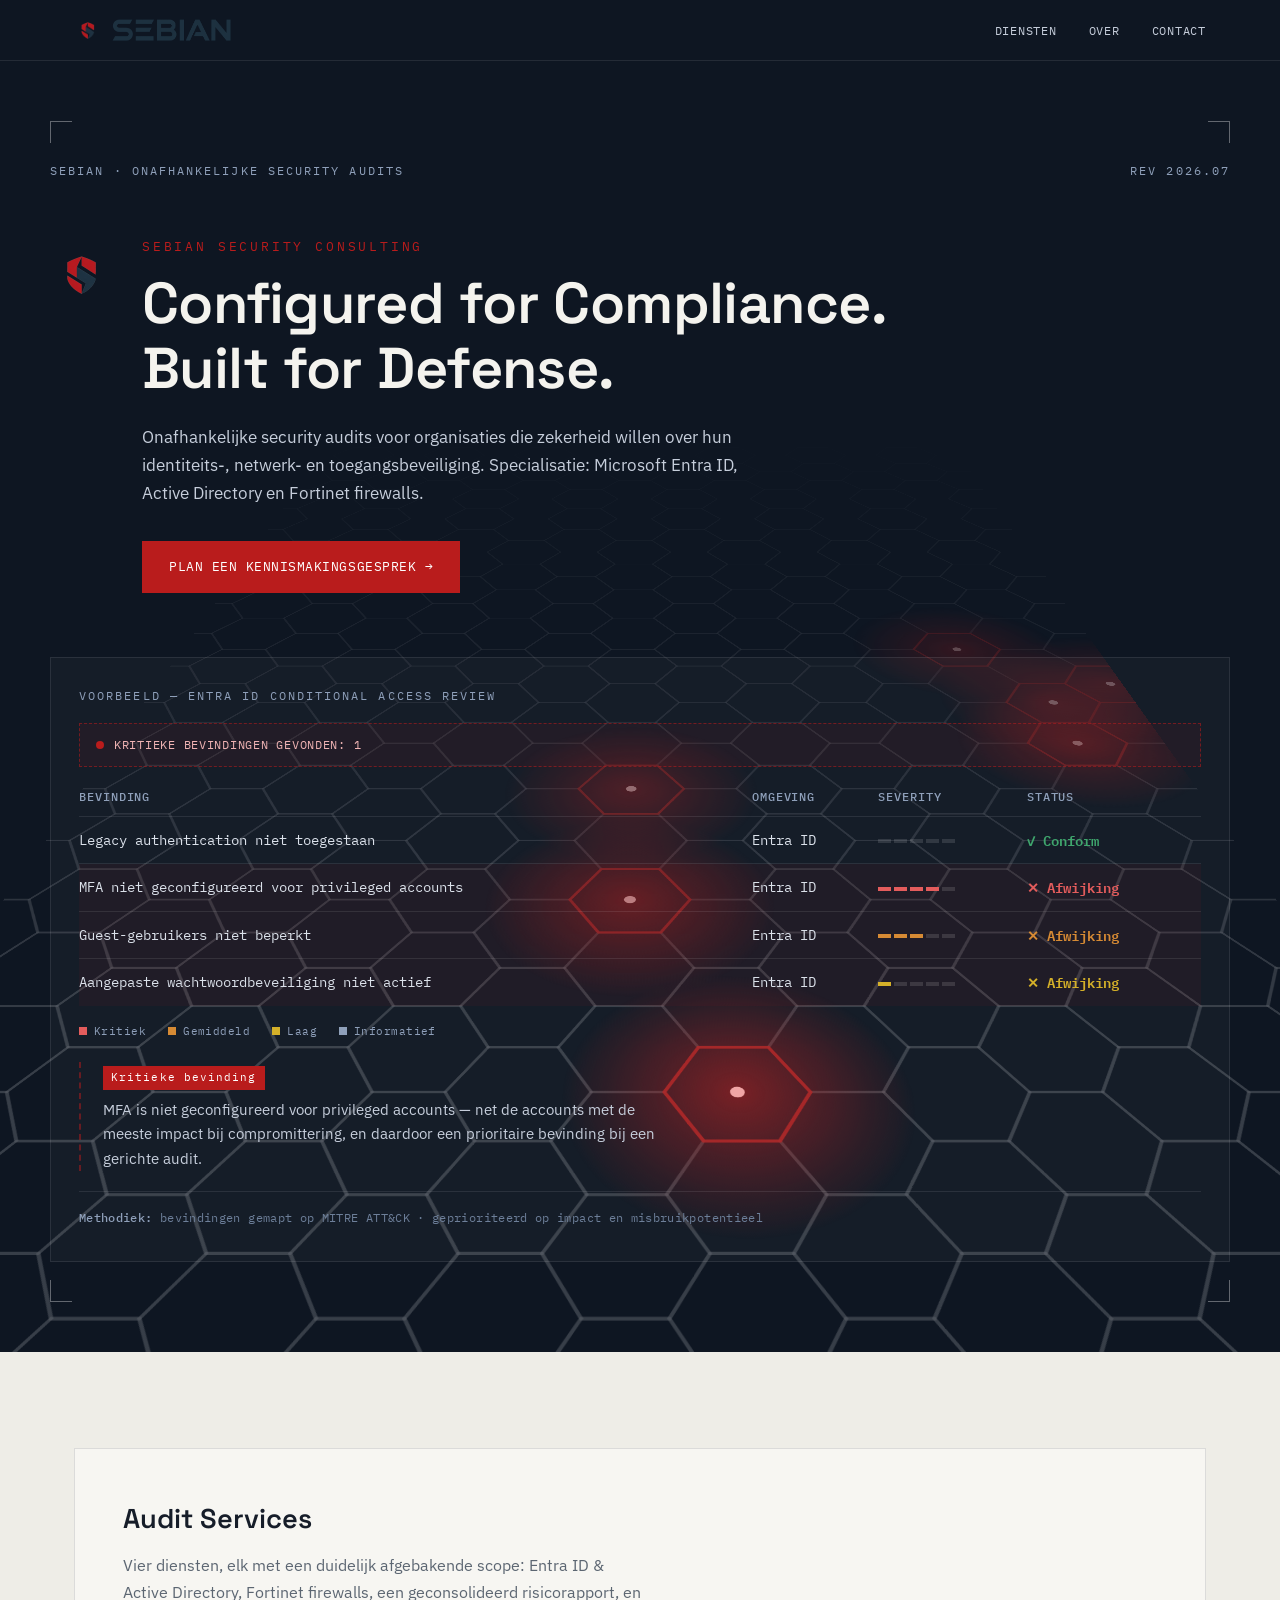
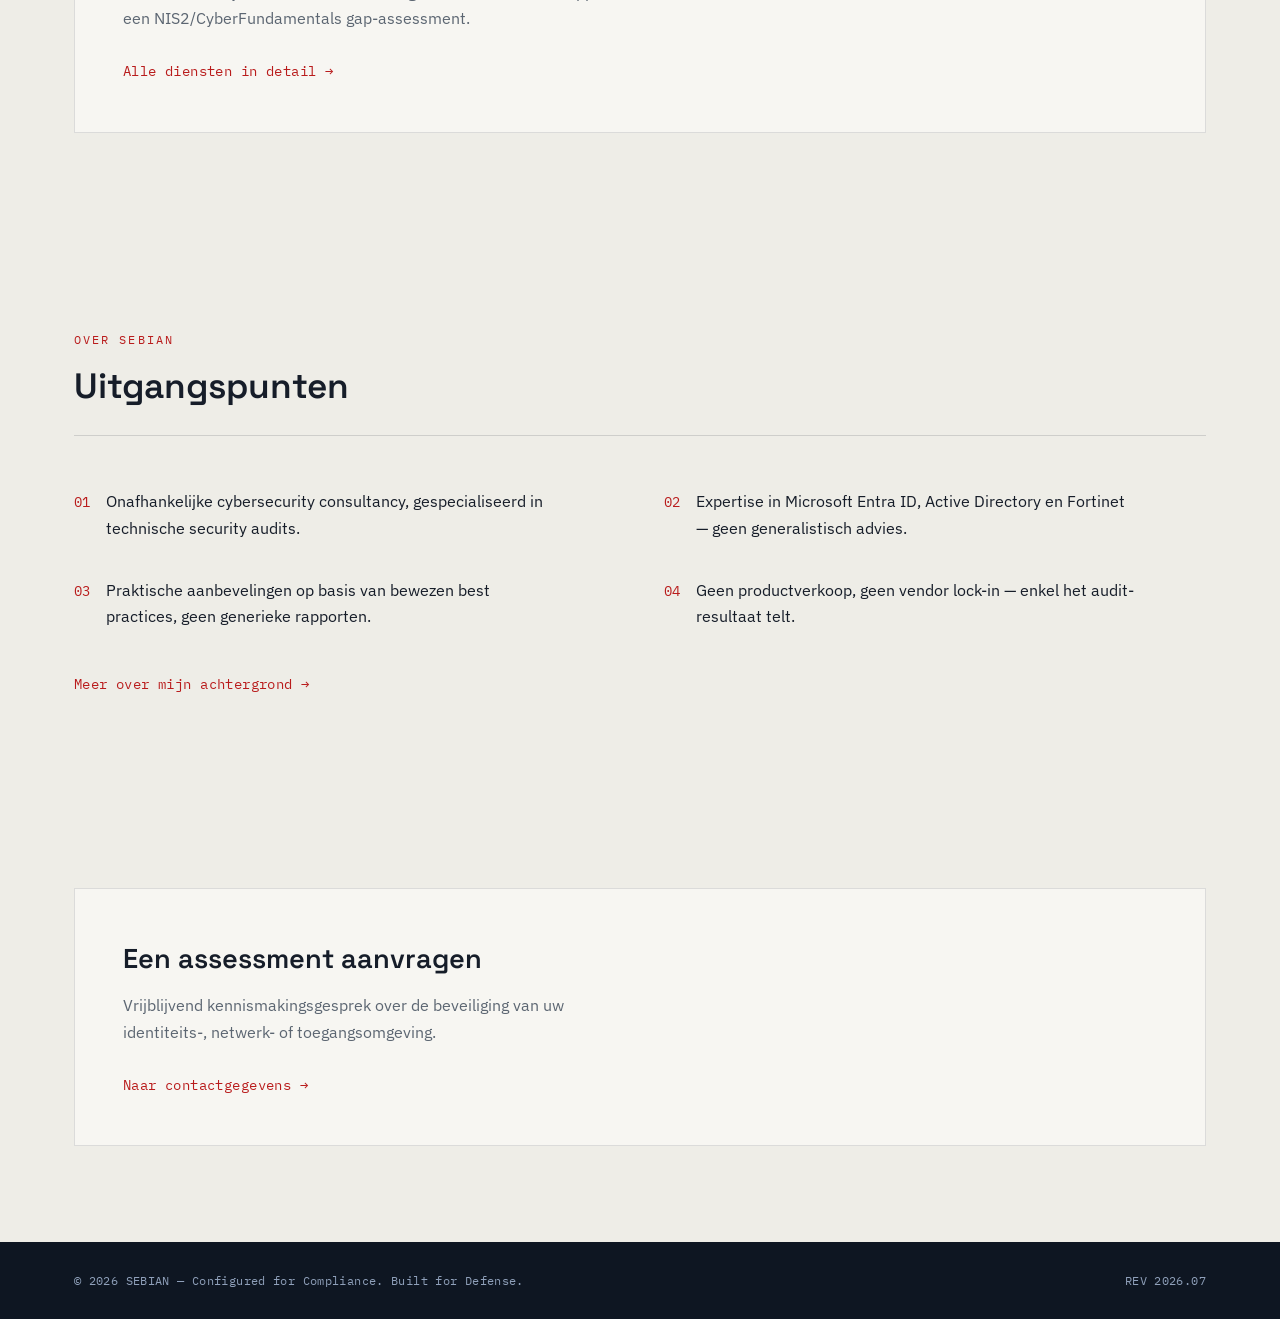
==== index.html @ eaff55ac "Add files via upload" ====
<!DOCTYPE html>
<html lang="nl">
<head>
<meta charset="UTF-8">
<meta name="viewport" content="width=device-width, initial-scale=1.0">
<title>SEBIAN | Configured for Compliance. Built for Defense.</title>
<meta name="description" content="Onafhankelijke cybersecurity audits van Microsoft Entra ID, Active Directory en Fortinet firewalls. Praktische aanbevelingen, geen generieke rapporten.">
<link rel="canonical" href="https://www.sebian.be/">
<meta name="theme-color" content="#0e1622">
<link rel="icon" type="image/x-icon" href="favicon.ico">
<link rel="icon" type="image/png" sizes="32x32" href="favicon.png">
<link rel="apple-touch-icon" href="sebian-icon.png">

<meta property="og:type" content="website">
<meta property="og:site_name" content="SEBIAN">
<meta property="og:title" content="SEBIAN | Configured for Compliance. Built for Defense.">
<meta property="og:description" content="Onafhankelijke cybersecurity audits van Microsoft Entra ID, Active Directory en Fortinet firewalls.">
<meta property="og:url" content="https://www.sebian.be/">
<meta property="og:image" content="https://www.sebian.be/SEBIAN-LOGO.png">
<meta name="twitter:card" content="summary">
<meta name="twitter:title" content="SEBIAN | Configured for Compliance. Built for Defense.">
<meta name="twitter:description" content="Onafhankelijke cybersecurity audits van Microsoft Entra ID, Active Directory en Fortinet firewalls.">
<meta name="twitter:image" content="https://www.sebian.be/SEBIAN-LOGO.png">
<link rel="preconnect" href="https://fonts.googleapis.com">
<link rel="preconnect" href="https://fonts.gstatic.com" crossorigin>
<link href="https://fonts.googleapis.com/css2?family=Space+Grotesk:wght@400;500;600;700&family=IBM+Plex+Mono:wght@400;500;600&family=IBM+Plex+Sans:wght@400;500;600&display=swap" rel="stylesheet">
<link rel="stylesheet" href="styles.css">
</head>
<body>

<header class="nav">
  <div class="nav-inner">
    <a class="nav-brand" href="#top">
      <img class="icon" src="sebian-icon.png" alt="">
      <img class="wordmark" src="sebian-wordmark.png" alt="SEBIAN">
    </a>
    <ul class="nav-links">
      <li><a href="diensten.html">Diensten</a></li>
      <li><a href="over.html">Over</a></li>
      <li><a href="contact.html">Contact</a></li>
    </ul>
  </div>
</header>

<section class="hero" id="top">
<div class="hex-stage">
<svg class="hex-bg" viewBox="0 0 1000 1000" preserveAspectRatio="xMidYMax slice" xmlns="http://www.w3.org/2000/svg">
<defs><radialGradient id="hg" cx="50%" cy="50%" r="50%"><stop offset="0%" stop-color="#b91c1c" stop-opacity="0.6"/><stop offset="100%" stop-color="#b91c1c" stop-opacity="0"/></radialGradient></defs>
<g fill="none" stroke="rgba(255,255,255,0.09)" stroke-width="1.4">
<path d="M 30.0,0.0 L 15.0,26.0 L -15.0,26.0 L -30.0,0.0 L -15.0,-26.0 L 15.0,-26.0 Z"/>
<path d="M 30.0,52.0 L 15.0,77.9 L -15.0,77.9 L -30.0,52.0 L -15.0,26.0 L 15.0,26.0 Z"/>
<path d="M 30.0,103.9 L 15.0,129.9 L -15.0,129.9 L -30.0,103.9 L -15.0,77.9 L 15.0,77.9 Z"/>
<path d="M 30.0,155.9 L 15.0,181.9 L -15.0,181.9 L -30.0,155.9 L -15.0,129.9 L 15.0,129.9 Z"/>
<path d="M 30.0,207.8 L 15.0,233.8 L -15.0,233.8 L -30.0,207.8 L -15.0,181.9 L 15.0,181.9 Z"/>
<path d="M 30.0,259.8 L 15.0,285.8 L -15.0,285.8 L -30.0,259.8 L -15.0,233.8 L 15.0,233.8 Z"/>
<path d="M 30.0,311.8 L 15.0,337.7 L -15.0,337.7 L -30.0,311.8 L -15.0,285.8 L 15.0,285.8 Z"/>
<path d="M 30.0,363.7 L 15.0,389.7 L -15.0,389.7 L -30.0,363.7 L -15.0,337.7 L 15.0,337.7 Z"/>
<path d="M 30.0,415.7 L 15.0,441.7 L -15.0,441.7 L -30.0,415.7 L -15.0,389.7 L 15.0,389.7 Z"/>
<path d="M 30.0,467.7 L 15.0,493.6 L -15.0,493.6 L -30.0,467.7 L -15.0,441.7 L 15.0,441.7 Z"/>
<path d="M 30.0,519.6 L 15.0,545.6 L -15.0,545.6 L -30.0,519.6 L -15.0,493.6 L 15.0,493.6 Z"/>
<path d="M 30.0,571.6 L 15.0,597.6 L -15.0,597.6 L -30.0,571.6 L -15.0,545.6 L 15.0,545.6 Z"/>
<path d="M 30.0,623.5 L 15.0,649.5 L -15.0,649.5 L -30.0,623.5 L -15.0,597.6 L 15.0,597.6 Z"/>
<path d="M 30.0,675.5 L 15.0,701.5 L -15.0,701.5 L -30.0,675.5 L -15.0,649.5 L 15.0,649.5 Z"/>
<path d="M 30.0,727.5 L 15.0,753.4 L -15.0,753.4 L -30.0,727.5 L -15.0,701.5 L 15.0,701.5 Z"/>
<path d="M 30.0,779.4 L 15.0,805.4 L -15.0,805.4 L -30.0,779.4 L -15.0,753.4 L 15.0,753.4 Z"/>
<path d="M 30.0,831.4 L 15.0,857.4 L -15.0,857.4 L -30.0,831.4 L -15.0,805.4 L 15.0,805.4 Z"/>
<path d="M 30.0,883.3 L 15.0,909.3 L -15.0,909.3 L -30.0,883.3 L -15.0,857.4 L 15.0,857.4 Z"/>
<path d="M 30.0,935.3 L 15.0,961.3 L -15.0,961.3 L -30.0,935.3 L -15.0,909.3 L 15.0,909.3 Z"/>
<path d="M 30.0,987.3 L 15.0,1013.2 L -15.0,1013.2 L -30.0,987.3 L -15.0,961.3 L 15.0,961.3 Z"/>
<path d="M 75.0,-26.0 L 60.0,0.0 L 30.0,0.0 L 15.0,-26.0 L 30.0,-52.0 L 60.0,-52.0 Z"/>
<path d="M 75.0,26.0 L 60.0,52.0 L 30.0,52.0 L 15.0,26.0 L 30.0,0.0 L 60.0,0.0 Z"/>
<path d="M 75.0,77.9 L 60.0,103.9 L 30.0,103.9 L 15.0,77.9 L 30.0,52.0 L 60.0,52.0 Z"/>
<path d="M 75.0,129.9 L 60.0,155.9 L 30.0,155.9 L 15.0,129.9 L 30.0,103.9 L 60.0,103.9 Z"/>
<path d="M 75.0,181.9 L 60.0,207.8 L 30.0,207.8 L 15.0,181.9 L 30.0,155.9 L 60.0,155.9 Z"/>
<path d="M 75.0,233.8 L 60.0,259.8 L 30.0,259.8 L 15.0,233.8 L 30.0,207.8 L 60.0,207.8 Z"/>
<path d="M 75.0,285.8 L 60.0,311.8 L 30.0,311.8 L 15.0,285.8 L 30.0,259.8 L 60.0,259.8 Z"/>
<path d="M 75.0,337.7 L 60.0,363.7 L 30.0,363.7 L 15.0,337.7 L 30.0,311.8 L 60.0,311.8 Z"/>
<path d="M 75.0,389.7 L 60.0,415.7 L 30.0,415.7 L 15.0,389.7 L 30.0,363.7 L 60.0,363.7 Z"/>
<path d="M 75.0,441.7 L 60.0,467.7 L 30.0,467.7 L 15.0,441.7 L 30.0,415.7 L 60.0,415.7 Z"/>
<path d="M 75.0,493.6 L 60.0,519.6 L 30.0,519.6 L 15.0,493.6 L 30.0,467.7 L 60.0,467.7 Z"/>
<path d="M 75.0,545.6 L 60.0,571.6 L 30.0,571.6 L 15.0,545.6 L 30.0,519.6 L 60.0,519.6 Z"/>
<path d="M 75.0,597.6 L 60.0,623.5 L 30.0,623.5 L 15.0,597.6 L 30.0,571.6 L 60.0,571.6 Z"/>
<path d="M 75.0,649.5 L 60.0,675.5 L 30.0,675.5 L 15.0,649.5 L 30.0,623.5 L 60.0,623.5 Z"/>
<path d="M 75.0,701.5 L 60.0,727.5 L 30.0,727.5 L 15.0,701.5 L 30.0,675.5 L 60.0,675.5 Z"/>
<path d="M 75.0,753.4 L 60.0,779.4 L 30.0,779.4 L 15.0,753.4 L 30.0,727.5 L 60.0,727.5 Z"/>
<path d="M 75.0,805.4 L 60.0,831.4 L 30.0,831.4 L 15.0,805.4 L 30.0,779.4 L 60.0,779.4 Z"/>
<path d="M 75.0,857.4 L 60.0,883.3 L 30.0,883.3 L 15.0,857.4 L 30.0,831.4 L 60.0,831.4 Z"/>
<path d="M 75.0,909.3 L 60.0,935.3 L 30.0,935.3 L 15.0,909.3 L 30.0,883.3 L 60.0,883.3 Z"/>
<path d="M 75.0,961.3 L 60.0,987.3 L 30.0,987.3 L 15.0,961.3 L 30.0,935.3 L 60.0,935.3 Z"/>
<path d="M 75.0,1013.2 L 60.0,1039.2 L 30.0,1039.2 L 15.0,1013.2 L 30.0,987.3 L 60.0,987.3 Z"/>
<path d="M 120.0,0.0 L 105.0,26.0 L 75.0,26.0 L 60.0,0.0 L 75.0,-26.0 L 105.0,-26.0 Z"/>
<path d="M 120.0,52.0 L 105.0,77.9 L 75.0,77.9 L 60.0,52.0 L 75.0,26.0 L 105.0,26.0 Z"/>
<path d="M 120.0,103.9 L 105.0,129.9 L 75.0,129.9 L 60.0,103.9 L 75.0,77.9 L 105.0,77.9 Z"/>
<path d="M 120.0,155.9 L 105.0,181.9 L 75.0,181.9 L 60.0,155.9 L 75.0,129.9 L 105.0,129.9 Z"/>
<path d="M 120.0,207.8 L 105.0,233.8 L 75.0,233.8 L 60.0,207.8 L 75.0,181.9 L 105.0,181.9 Z"/>
<path d="M 120.0,259.8 L 105.0,285.8 L 75.0,285.8 L 60.0,259.8 L 75.0,233.8 L 105.0,233.8 Z"/>
<path d="M 120.0,311.8 L 105.0,337.7 L 75.0,337.7 L 60.0,311.8 L 75.0,285.8 L 105.0,285.8 Z"/>
<path d="M 120.0,363.7 L 105.0,389.7 L 75.0,389.7 L 60.0,363.7 L 75.0,337.7 L 105.0,337.7 Z"/>
<path d="M 120.0,415.7 L 105.0,441.7 L 75.0,441.7 L 60.0,415.7 L 75.0,389.7 L 105.0,389.7 Z"/>
<path d="M 120.0,467.7 L 105.0,493.6 L 75.0,493.6 L 60.0,467.7 L 75.0,441.7 L 105.0,441.7 Z"/>
<path d="M 120.0,519.6 L 105.0,545.6 L 75.0,545.6 L 60.0,519.6 L 75.0,493.6 L 105.0,493.6 Z"/>
<path d="M 120.0,571.6 L 105.0,597.6 L 75.0,597.6 L 60.0,571.6 L 75.0,545.6 L 105.0,545.6 Z"/>
<path d="M 120.0,623.5 L 105.0,649.5 L 75.0,649.5 L 60.0,623.5 L 75.0,597.6 L 105.0,597.6 Z"/>
<path d="M 120.0,675.5 L 105.0,701.5 L 75.0,701.5 L 60.0,675.5 L 75.0,649.5 L 105.0,649.5 Z"/>
<path d="M 120.0,727.5 L 105.0,753.4 L 75.0,753.4 L 60.0,727.5 L 75.0,701.5 L 105.0,701.5 Z"/>
<path d="M 120.0,779.4 L 105.0,805.4 L 75.0,805.4 L 60.0,779.4 L 75.0,753.4 L 105.0,753.4 Z"/>
<path d="M 120.0,831.4 L 105.0,857.4 L 75.0,857.4 L 60.0,831.4 L 75.0,805.4 L 105.0,805.4 Z"/>
<path d="M 120.0,883.3 L 105.0,909.3 L 75.0,909.3 L 60.0,883.3 L 75.0,857.4 L 105.0,857.4 Z"/>
<path d="M 120.0,935.3 L 105.0,961.3 L 75.0,961.3 L 60.0,935.3 L 75.0,909.3 L 105.0,909.3 Z"/>
<path d="M 120.0,987.3 L 105.0,1013.2 L 75.0,1013.2 L 60.0,987.3 L 75.0,961.3 L 105.0,961.3 Z"/>
<path d="M 165.0,-26.0 L 150.0,0.0 L 120.0,0.0 L 105.0,-26.0 L 120.0,-52.0 L 150.0,-52.0 Z"/>
<path d="M 165.0,26.0 L 150.0,52.0 L 120.0,52.0 L 105.0,26.0 L 120.0,0.0 L 150.0,0.0 Z"/>
<path d="M 165.0,77.9 L 150.0,103.9 L 120.0,103.9 L 105.0,77.9 L 120.0,52.0 L 150.0,52.0 Z"/>
<path d="M 165.0,129.9 L 150.0,155.9 L 120.0,155.9 L 105.0,129.9 L 120.0,103.9 L 150.0,103.9 Z"/>
<path d="M 165.0,181.9 L 150.0,207.8 L 120.0,207.8 L 105.0,181.9 L 120.0,155.9 L 150.0,155.9 Z"/>
<path d="M 165.0,233.8 L 150.0,259.8 L 120.0,259.8 L 105.0,233.8 L 120.0,207.8 L 150.0,207.8 Z"/>
<path d="M 165.0,285.8 L 150.0,311.8 L 120.0,311.8 L 105.0,285.8 L 120.0,259.8 L 150.0,259.8 Z"/>
<path d="M 165.0,337.7 L 150.0,363.7 L 120.0,363.7 L 105.0,337.7 L 120.0,311.8 L 150.0,311.8 Z"/>
<path d="M 165.0,389.7 L 150.0,415.7 L 120.0,415.7 L 105.0,389.7 L 120.0,363.7 L 150.0,363.7 Z"/>
<path d="M 165.0,441.7 L 150.0,467.7 L 120.0,467.7 L 105.0,441.7 L 120.0,415.7 L 150.0,415.7 Z"/>
<path d="M 165.0,493.6 L 150.0,519.6 L 120.0,519.6 L 105.0,493.6 L 120.0,467.7 L 150.0,467.7 Z"/>
<path d="M 165.0,545.6 L 150.0,571.6 L 120.0,571.6 L 105.0,545.6 L 120.0,519.6 L 150.0,519.6 Z"/>
<path d="M 165.0,597.6 L 150.0,623.5 L 120.0,623.5 L 105.0,597.6 L 120.0,571.6 L 150.0,571.6 Z"/>
<path d="M 165.0,649.5 L 150.0,675.5 L 120.0,675.5 L 105.0,649.5 L 120.0,623.5 L 150.0,623.5 Z"/>
<path d="M 165.0,701.5 L 150.0,727.5 L 120.0,727.5 L 105.0,701.5 L 120.0,675.5 L 150.0,675.5 Z"/>
<path d="M 165.0,753.4 L 150.0,779.4 L 120.0,779.4 L 105.0,753.4 L 120.0,727.5 L 150.0,727.5 Z"/>
<path d="M 165.0,805.4 L 150.0,831.4 L 120.0,831.4 L 105.0,805.4 L 120.0,779.4 L 150.0,779.4 Z"/>
<path d="M 165.0,857.4 L 150.0,883.3 L 120.0,883.3 L 105.0,857.4 L 120.0,831.4 L 150.0,831.4 Z"/>
<path d="M 165.0,909.3 L 150.0,935.3 L 120.0,935.3 L 105.0,909.3 L 120.0,883.3 L 150.0,883.3 Z"/>
<path d="M 165.0,961.3 L 150.0,987.3 L 120.0,987.3 L 105.0,961.3 L 120.0,935.3 L 150.0,935.3 Z"/>
<path d="M 165.0,1013.2 L 150.0,1039.2 L 120.0,1039.2 L 105.0,1013.2 L 120.0,987.3 L 150.0,987.3 Z"/>
<path d="M 210.0,0.0 L 195.0,26.0 L 165.0,26.0 L 150.0,0.0 L 165.0,-26.0 L 195.0,-26.0 Z"/>
<path d="M 210.0,52.0 L 195.0,77.9 L 165.0,77.9 L 150.0,52.0 L 165.0,26.0 L 195.0,26.0 Z"/>
<path d="M 210.0,103.9 L 195.0,129.9 L 165.0,129.9 L 150.0,103.9 L 165.0,77.9 L 195.0,77.9 Z"/>
<path d="M 210.0,155.9 L 195.0,181.9 L 165.0,181.9 L 150.0,155.9 L 165.0,129.9 L 195.0,129.9 Z"/>
<path d="M 210.0,207.8 L 195.0,233.8 L 165.0,233.8 L 150.0,207.8 L 165.0,181.9 L 195.0,181.9 Z"/>
<path d="M 210.0,259.8 L 195.0,285.8 L 165.0,285.8 L 150.0,259.8 L 165.0,233.8 L 195.0,233.8 Z"/>
<path d="M 210.0,311.8 L 195.0,337.7 L 165.0,337.7 L 150.0,311.8 L 165.0,285.8 L 195.0,285.8 Z"/>
<path d="M 210.0,363.7 L 195.0,389.7 L 165.0,389.7 L 150.0,363.7 L 165.0,337.7 L 195.0,337.7 Z"/>
<path d="M 210.0,415.7 L 195.0,441.7 L 165.0,441.7 L 150.0,415.7 L 165.0,389.7 L 195.0,389.7 Z"/>
<path d="M 210.0,467.7 L 195.0,493.6 L 165.0,493.6 L 150.0,467.7 L 165.0,441.7 L 195.0,441.7 Z"/>
<path d="M 210.0,519.6 L 195.0,545.6 L 165.0,545.6 L 150.0,519.6 L 165.0,493.6 L 195.0,493.6 Z"/>
<path d="M 210.0,571.6 L 195.0,597.6 L 165.0,597.6 L 150.0,571.6 L 165.0,545.6 L 195.0,545.6 Z"/>
<path d="M 210.0,623.5 L 195.0,649.5 L 165.0,649.5 L 150.0,623.5 L 165.0,597.6 L 195.0,597.6 Z"/>
<path d="M 210.0,675.5 L 195.0,701.5 L 165.0,701.5 L 150.0,675.5 L 165.0,649.5 L 195.0,649.5 Z"/>
<path d="M 210.0,727.5 L 195.0,753.4 L 165.0,753.4 L 150.0,727.5 L 165.0,701.5 L 195.0,701.5 Z"/>
<path d="M 210.0,779.4 L 195.0,805.4 L 165.0,805.4 L 150.0,779.4 L 165.0,753.4 L 195.0,753.4 Z"/>
<path d="M 210.0,831.4 L 195.0,857.4 L 165.0,857.4 L 150.0,831.4 L 165.0,805.4 L 195.0,805.4 Z"/>
<path d="M 210.0,883.3 L 195.0,909.3 L 165.0,909.3 L 150.0,883.3 L 165.0,857.4 L 195.0,857.4 Z"/>
<path d="M 210.0,935.3 L 195.0,961.3 L 165.0,961.3 L 150.0,935.3 L 165.0,909.3 L 195.0,909.3 Z"/>
<path d="M 210.0,987.3 L 195.0,1013.2 L 165.0,1013.2 L 150.0,987.3 L 165.0,961.3 L 195.0,961.3 Z"/>
<path d="M 255.0,-26.0 L 240.0,0.0 L 210.0,0.0 L 195.0,-26.0 L 210.0,-52.0 L 240.0,-52.0 Z"/>
<path d="M 255.0,26.0 L 240.0,52.0 L 210.0,52.0 L 195.0,26.0 L 210.0,0.0 L 240.0,0.0 Z"/>
<path d="M 255.0,77.9 L 240.0,103.9 L 210.0,103.9 L 195.0,77.9 L 210.0,52.0 L 240.0,52.0 Z"/>
<path d="M 255.0,129.9 L 240.0,155.9 L 210.0,155.9 L 195.0,129.9 L 210.0,103.9 L 240.0,103.9 Z"/>
<path d="M 255.0,181.9 L 240.0,207.8 L 210.0,207.8 L 195.0,181.9 L 210.0,155.9 L 240.0,155.9 Z"/>
<path d="M 255.0,233.8 L 240.0,259.8 L 210.0,259.8 L 195.0,233.8 L 210.0,207.8 L 240.0,207.8 Z"/>
<path d="M 255.0,285.8 L 240.0,311.8 L 210.0,311.8 L 195.0,285.8 L 210.0,259.8 L 240.0,259.8 Z"/>
<path d="M 255.0,337.7 L 240.0,363.7 L 210.0,363.7 L 195.0,337.7 L 210.0,311.8 L 240.0,311.8 Z"/>
<path d="M 255.0,389.7 L 240.0,415.7 L 210.0,415.7 L 195.0,389.7 L 210.0,363.7 L 240.0,363.7 Z"/>
<path d="M 255.0,441.7 L 240.0,467.7 L 210.0,467.7 L 195.0,441.7 L 210.0,415.7 L 240.0,415.7 Z"/>
<path d="M 255.0,493.6 L 240.0,519.6 L 210.0,519.6 L 195.0,493.6 L 210.0,467.7 L 240.0,467.7 Z"/>
<path d="M 255.0,545.6 L 240.0,571.6 L 210.0,571.6 L 195.0,545.6 L 210.0,519.6 L 240.0,519.6 Z"/>
<path d="M 255.0,597.6 L 240.0,623.5 L 210.0,623.5 L 195.0,597.6 L 210.0,571.6 L 240.0,571.6 Z"/>
<path d="M 255.0,649.5 L 240.0,675.5 L 210.0,675.5 L 195.0,649.5 L 210.0,623.5 L 240.0,623.5 Z"/>
<path d="M 255.0,701.5 L 240.0,727.5 L 210.0,727.5 L 195.0,701.5 L 210.0,675.5 L 240.0,675.5 Z"/>
<path d="M 255.0,753.4 L 240.0,779.4 L 210.0,779.4 L 195.0,753.4 L 210.0,727.5 L 240.0,727.5 Z"/>
<path d="M 255.0,805.4 L 240.0,831.4 L 210.0,831.4 L 195.0,805.4 L 210.0,779.4 L 240.0,779.4 Z"/>
<path d="M 255.0,857.4 L 240.0,883.3 L 210.0,883.3 L 195.0,857.4 L 210.0,831.4 L 240.0,831.4 Z"/>
<path d="M 255.0,909.3 L 240.0,935.3 L 210.0,935.3 L 195.0,909.3 L 210.0,883.3 L 240.0,883.3 Z"/>
<path d="M 255.0,961.3 L 240.0,987.3 L 210.0,987.3 L 195.0,961.3 L 210.0,935.3 L 240.0,935.3 Z"/>
<path d="M 255.0,1013.2 L 240.0,1039.2 L 210.0,1039.2 L 195.0,1013.2 L 210.0,987.3 L 240.0,987.3 Z"/>
<path d="M 300.0,0.0 L 285.0,26.0 L 255.0,26.0 L 240.0,0.0 L 255.0,-26.0 L 285.0,-26.0 Z"/>
<path d="M 300.0,52.0 L 285.0,77.9 L 255.0,77.9 L 240.0,52.0 L 255.0,26.0 L 285.0,26.0 Z"/>
<path d="M 300.0,103.9 L 285.0,129.9 L 255.0,129.9 L 240.0,103.9 L 255.0,77.9 L 285.0,77.9 Z"/>
<path d="M 300.0,155.9 L 285.0,181.9 L 255.0,181.9 L 240.0,155.9 L 255.0,129.9 L 285.0,129.9 Z"/>
<path d="M 300.0,207.8 L 285.0,233.8 L 255.0,233.8 L 240.0,207.8 L 255.0,181.9 L 285.0,181.9 Z"/>
<path d="M 300.0,259.8 L 285.0,285.8 L 255.0,285.8 L 240.0,259.8 L 255.0,233.8 L 285.0,233.8 Z"/>
<path d="M 300.0,311.8 L 285.0,337.7 L 255.0,337.7 L 240.0,311.8 L 255.0,285.8 L 285.0,285.8 Z"/>
<path d="M 300.0,363.7 L 285.0,389.7 L 255.0,389.7 L 240.0,363.7 L 255.0,337.7 L 285.0,337.7 Z"/>
<path d="M 300.0,415.7 L 285.0,441.7 L 255.0,441.7 L 240.0,415.7 L 255.0,389.7 L 285.0,389.7 Z"/>
<path d="M 300.0,467.7 L 285.0,493.6 L 255.0,493.6 L 240.0,467.7 L 255.0,441.7 L 285.0,441.7 Z"/>
<path d="M 300.0,519.6 L 285.0,545.6 L 255.0,545.6 L 240.0,519.6 L 255.0,493.6 L 285.0,493.6 Z"/>
<path d="M 300.0,571.6 L 285.0,597.6 L 255.0,597.6 L 240.0,571.6 L 255.0,545.6 L 285.0,545.6 Z"/>
<path d="M 300.0,623.5 L 285.0,649.5 L 255.0,649.5 L 240.0,623.5 L 255.0,597.6 L 285.0,597.6 Z"/>
<path d="M 300.0,675.5 L 285.0,701.5 L 255.0,701.5 L 240.0,675.5 L 255.0,649.5 L 285.0,649.5 Z"/>
<path d="M 300.0,727.5 L 285.0,753.4 L 255.0,753.4 L 240.0,727.5 L 255.0,701.5 L 285.0,701.5 Z"/>
<path d="M 300.0,779.4 L 285.0,805.4 L 255.0,805.4 L 240.0,779.4 L 255.0,753.4 L 285.0,753.4 Z"/>
<path d="M 300.0,831.4 L 285.0,857.4 L 255.0,857.4 L 240.0,831.4 L 255.0,805.4 L 285.0,805.4 Z"/>
<path d="M 300.0,883.3 L 285.0,909.3 L 255.0,909.3 L 240.0,883.3 L 255.0,857.4 L 285.0,857.4 Z"/>
<path d="M 300.0,935.3 L 285.0,961.3 L 255.0,961.3 L 240.0,935.3 L 255.0,909.3 L 285.0,909.3 Z"/>
<path d="M 300.0,987.3 L 285.0,1013.2 L 255.0,1013.2 L 240.0,987.3 L 255.0,961.3 L 285.0,961.3 Z"/>
<path d="M 345.0,-26.0 L 330.0,0.0 L 300.0,0.0 L 285.0,-26.0 L 300.0,-52.0 L 330.0,-52.0 Z"/>
<path d="M 345.0,26.0 L 330.0,52.0 L 300.0,52.0 L 285.0,26.0 L 300.0,0.0 L 330.0,0.0 Z"/>
<path d="M 345.0,77.9 L 330.0,103.9 L 300.0,103.9 L 285.0,77.9 L 300.0,52.0 L 330.0,52.0 Z"/>
<path d="M 345.0,129.9 L 330.0,155.9 L 300.0,155.9 L 285.0,129.9 L 300.0,103.9 L 330.0,103.9 Z"/>
<path d="M 345.0,181.9 L 330.0,207.8 L 300.0,207.8 L 285.0,181.9 L 300.0,155.9 L 330.0,155.9 Z"/>
<path d="M 345.0,233.8 L 330.0,259.8 L 300.0,259.8 L 285.0,233.8 L 300.0,207.8 L 330.0,207.8 Z"/>
<path d="M 345.0,285.8 L 330.0,311.8 L 300.0,311.8 L 285.0,285.8 L 300.0,259.8 L 330.0,259.8 Z"/>
<path d="M 345.0,337.7 L 330.0,363.7 L 300.0,363.7 L 285.0,337.7 L 300.0,311.8 L 330.0,311.8 Z"/>
<path d="M 345.0,389.7 L 330.0,415.7 L 300.0,415.7 L 285.0,389.7 L 300.0,363.7 L 330.0,363.7 Z"/>
<path d="M 345.0,441.7 L 330.0,467.7 L 300.0,467.7 L 285.0,441.7 L 300.0,415.7 L 330.0,415.7 Z"/>
<path d="M 345.0,493.6 L 330.0,519.6 L 300.0,519.6 L 285.0,493.6 L 300.0,467.7 L 330.0,467.7 Z"/>
<path d="M 345.0,545.6 L 330.0,571.6 L 300.0,571.6 L 285.0,545.6 L 300.0,519.6 L 330.0,519.6 Z"/>
<path d="M 345.0,597.6 L 330.0,623.5 L 300.0,623.5 L 285.0,597.6 L 300.0,571.6 L 330.0,571.6 Z"/>
<path d="M 345.0,649.5 L 330.0,675.5 L 300.0,675.5 L 285.0,649.5 L 300.0,623.5 L 330.0,623.5 Z"/>
<path d="M 345.0,701.5 L 330.0,727.5 L 300.0,727.5 L 285.0,701.5 L 300.0,675.5 L 330.0,675.5 Z"/>
<path d="M 345.0,753.4 L 330.0,779.4 L 300.0,779.4 L 285.0,753.4 L 300.0,727.5 L 330.0,727.5 Z"/>
<path d="M 345.0,805.4 L 330.0,831.4 L 300.0,831.4 L 285.0,805.4 L 300.0,779.4 L 330.0,779.4 Z"/>
<path d="M 345.0,857.4 L 330.0,883.3 L 300.0,883.3 L 285.0,857.4 L 300.0,831.4 L 330.0,831.4 Z"/>
<path d="M 345.0,909.3 L 330.0,935.3 L 300.0,935.3 L 285.0,909.3 L 300.0,883.3 L 330.0,883.3 Z"/>
<path d="M 345.0,961.3 L 330.0,987.3 L 300.0,987.3 L 285.0,961.3 L 300.0,935.3 L 330.0,935.3 Z"/>
<path d="M 345.0,1013.2 L 330.0,1039.2 L 300.0,1039.2 L 285.0,1013.2 L 300.0,987.3 L 330.0,987.3 Z"/>
<path d="M 390.0,0.0 L 375.0,26.0 L 345.0,26.0 L 330.0,0.0 L 345.0,-26.0 L 375.0,-26.0 Z"/>
<path d="M 390.0,52.0 L 375.0,77.9 L 345.0,77.9 L 330.0,52.0 L 345.0,26.0 L 375.0,26.0 Z"/>
<path d="M 390.0,103.9 L 375.0,129.9 L 345.0,129.9 L 330.0,103.9 L 345.0,77.9 L 375.0,77.9 Z"/>
<path d="M 390.0,155.9 L 375.0,181.9 L 345.0,181.9 L 330.0,155.9 L 345.0,129.9 L 375.0,129.9 Z"/>
<path d="M 390.0,207.8 L 375.0,233.8 L 345.0,233.8 L 330.0,207.8 L 345.0,181.9 L 375.0,181.9 Z"/>
<path d="M 390.0,259.8 L 375.0,285.8 L 345.0,285.8 L 330.0,259.8 L 345.0,233.8 L 375.0,233.8 Z"/>
<path d="M 390.0,311.8 L 375.0,337.7 L 345.0,337.7 L 330.0,311.8 L 345.0,285.8 L 375.0,285.8 Z"/>
<path d="M 390.0,363.7 L 375.0,389.7 L 345.0,389.7 L 330.0,363.7 L 345.0,337.7 L 375.0,337.7 Z"/>
<path d="M 390.0,415.7 L 375.0,441.7 L 345.0,441.7 L 330.0,415.7 L 345.0,389.7 L 375.0,389.7 Z"/>
<path d="M 390.0,467.7 L 375.0,493.6 L 345.0,493.6 L 330.0,467.7 L 345.0,441.7 L 375.0,441.7 Z"/>
<path d="M 390.0,519.6 L 375.0,545.6 L 345.0,545.6 L 330.0,519.6 L 345.0,493.6 L 375.0,493.6 Z"/>
<path d="M 390.0,571.6 L 375.0,597.6 L 345.0,597.6 L 330.0,571.6 L 345.0,545.6 L 375.0,545.6 Z"/>
<path d="M 390.0,623.5 L 375.0,649.5 L 345.0,649.5 L 330.0,623.5 L 345.0,597.6 L 375.0,597.6 Z"/>
<path d="M 390.0,675.5 L 375.0,701.5 L 345.0,701.5 L 330.0,675.5 L 345.0,649.5 L 375.0,649.5 Z"/>
<path d="M 390.0,727.5 L 375.0,753.4 L 345.0,753.4 L 330.0,727.5 L 345.0,701.5 L 375.0,701.5 Z"/>
<path d="M 390.0,779.4 L 375.0,805.4 L 345.0,805.4 L 330.0,779.4 L 345.0,753.4 L 375.0,753.4 Z"/>
<path d="M 390.0,831.4 L 375.0,857.4 L 345.0,857.4 L 330.0,831.4 L 345.0,805.4 L 375.0,805.4 Z"/>
<path d="M 390.0,883.3 L 375.0,909.3 L 345.0,909.3 L 330.0,883.3 L 345.0,857.4 L 375.0,857.4 Z"/>
<path d="M 390.0,935.3 L 375.0,961.3 L 345.0,961.3 L 330.0,935.3 L 345.0,909.3 L 375.0,909.3 Z"/>
<path d="M 390.0,987.3 L 375.0,1013.2 L 345.0,1013.2 L 330.0,987.3 L 345.0,961.3 L 375.0,961.3 Z"/>
<path d="M 435.0,-26.0 L 420.0,0.0 L 390.0,0.0 L 375.0,-26.0 L 390.0,-52.0 L 420.0,-52.0 Z"/>
<path d="M 435.0,26.0 L 420.0,52.0 L 390.0,52.0 L 375.0,26.0 L 390.0,0.0 L 420.0,0.0 Z"/>
<path d="M 435.0,77.9 L 420.0,103.9 L 390.0,103.9 L 375.0,77.9 L 390.0,52.0 L 420.0,52.0 Z"/>
<path d="M 435.0,129.9 L 420.0,155.9 L 390.0,155.9 L 375.0,129.9 L 390.0,103.9 L 420.0,103.9 Z"/>
<path d="M 435.0,181.9 L 420.0,207.8 L 390.0,207.8 L 375.0,181.9 L 390.0,155.9 L 420.0,155.9 Z"/>
<path d="M 435.0,233.8 L 420.0,259.8 L 390.0,259.8 L 375.0,233.8 L 390.0,207.8 L 420.0,207.8 Z"/>
<path d="M 435.0,285.8 L 420.0,311.8 L 390.0,311.8 L 375.0,285.8 L 390.0,259.8 L 420.0,259.8 Z"/>
<path d="M 435.0,337.7 L 420.0,363.7 L 390.0,363.7 L 375.0,337.7 L 390.0,311.8 L 420.0,311.8 Z"/>
<path d="M 435.0,389.7 L 420.0,415.7 L 390.0,415.7 L 375.0,389.7 L 390.0,363.7 L 420.0,363.7 Z"/>
<path d="M 435.0,441.7 L 420.0,467.7 L 390.0,467.7 L 375.0,441.7 L 390.0,415.7 L 420.0,415.7 Z"/>
<path d="M 435.0,493.6 L 420.0,519.6 L 390.0,519.6 L 375.0,493.6 L 390.0,467.7 L 420.0,467.7 Z"/>
<path d="M 435.0,545.6 L 420.0,571.6 L 390.0,571.6 L 375.0,545.6 L 390.0,519.6 L 420.0,519.6 Z"/>
<path d="M 435.0,597.6 L 420.0,623.5 L 390.0,623.5 L 375.0,597.6 L 390.0,571.6 L 420.0,571.6 Z"/>
<path d="M 435.0,649.5 L 420.0,675.5 L 390.0,675.5 L 375.0,649.5 L 390.0,623.5 L 420.0,623.5 Z"/>
<path d="M 435.0,701.5 L 420.0,727.5 L 390.0,727.5 L 375.0,701.5 L 390.0,675.5 L 420.0,675.5 Z"/>
<path d="M 435.0,753.4 L 420.0,779.4 L 390.0,779.4 L 375.0,753.4 L 390.0,727.5 L 420.0,727.5 Z"/>
<path d="M 435.0,805.4 L 420.0,831.4 L 390.0,831.4 L 375.0,805.4 L 390.0,779.4 L 420.0,779.4 Z"/>
<path d="M 435.0,857.4 L 420.0,883.3 L 390.0,883.3 L 375.0,857.4 L 390.0,831.4 L 420.0,831.4 Z"/>
<path d="M 435.0,909.3 L 420.0,935.3 L 390.0,935.3 L 375.0,909.3 L 390.0,883.3 L 420.0,883.3 Z"/>
<path d="M 435.0,961.3 L 420.0,987.3 L 390.0,987.3 L 375.0,961.3 L 390.0,935.3 L 420.0,935.3 Z"/>
<path d="M 435.0,1013.2 L 420.0,1039.2 L 390.0,1039.2 L 375.0,1013.2 L 390.0,987.3 L 420.0,987.3 Z"/>
<path d="M 480.0,0.0 L 465.0,26.0 L 435.0,26.0 L 420.0,0.0 L 435.0,-26.0 L 465.0,-26.0 Z"/>
<path d="M 480.0,52.0 L 465.0,77.9 L 435.0,77.9 L 420.0,52.0 L 435.0,26.0 L 465.0,26.0 Z"/>
<path d="M 480.0,103.9 L 465.0,129.9 L 435.0,129.9 L 420.0,103.9 L 435.0,77.9 L 465.0,77.9 Z"/>
<path d="M 480.0,155.9 L 465.0,181.9 L 435.0,181.9 L 420.0,155.9 L 435.0,129.9 L 465.0,129.9 Z"/>
<path d="M 480.0,207.8 L 465.0,233.8 L 435.0,233.8 L 420.0,207.8 L 435.0,181.9 L 465.0,181.9 Z"/>
<path d="M 480.0,259.8 L 465.0,285.8 L 435.0,285.8 L 420.0,259.8 L 435.0,233.8 L 465.0,233.8 Z"/>
<path d="M 480.0,311.8 L 465.0,337.7 L 435.0,337.7 L 420.0,311.8 L 435.0,285.8 L 465.0,285.8 Z"/>
<path d="M 480.0,363.7 L 465.0,389.7 L 435.0,389.7 L 420.0,363.7 L 435.0,337.7 L 465.0,337.7 Z"/>
<path d="M 480.0,415.7 L 465.0,441.7 L 435.0,441.7 L 420.0,415.7 L 435.0,389.7 L 465.0,389.7 Z"/>
<path d="M 480.0,467.7 L 465.0,493.6 L 435.0,493.6 L 420.0,467.7 L 435.0,441.7 L 465.0,441.7 Z"/>
<path d="M 480.0,519.6 L 465.0,545.6 L 435.0,545.6 L 420.0,519.6 L 435.0,493.6 L 465.0,493.6 Z"/>
<path d="M 480.0,571.6 L 465.0,597.6 L 435.0,597.6 L 420.0,571.6 L 435.0,545.6 L 465.0,545.6 Z"/>
<path d="M 480.0,623.5 L 465.0,649.5 L 435.0,649.5 L 420.0,623.5 L 435.0,597.6 L 465.0,597.6 Z"/>
<path d="M 480.0,675.5 L 465.0,701.5 L 435.0,701.5 L 420.0,675.5 L 435.0,649.5 L 465.0,649.5 Z"/>
<path d="M 480.0,727.5 L 465.0,753.4 L 435.0,753.4 L 420.0,727.5 L 435.0,701.5 L 465.0,701.5 Z"/>
<path d="M 480.0,779.4 L 465.0,805.4 L 435.0,805.4 L 420.0,779.4 L 435.0,753.4 L 465.0,753.4 Z"/>
<path d="M 480.0,831.4 L 465.0,857.4 L 435.0,857.4 L 420.0,831.4 L 435.0,805.4 L 465.0,805.4 Z"/>
<path d="M 480.0,883.3 L 465.0,909.3 L 435.0,909.3 L 420.0,883.3 L 435.0,857.4 L 465.0,857.4 Z"/>
<path d="M 480.0,935.3 L 465.0,961.3 L 435.0,961.3 L 420.0,935.3 L 435.0,909.3 L 465.0,909.3 Z"/>
<path d="M 480.0,987.3 L 465.0,1013.2 L 435.0,1013.2 L 420.0,987.3 L 435.0,961.3 L 465.0,961.3 Z"/>
<path d="M 525.0,-26.0 L 510.0,0.0 L 480.0,0.0 L 465.0,-26.0 L 480.0,-52.0 L 510.0,-52.0 Z"/>
<path d="M 525.0,26.0 L 510.0,52.0 L 480.0,52.0 L 465.0,26.0 L 480.0,0.0 L 510.0,0.0 Z"/>
<path d="M 525.0,77.9 L 510.0,103.9 L 480.0,103.9 L 465.0,77.9 L 480.0,52.0 L 510.0,52.0 Z"/>
<path d="M 525.0,129.9 L 510.0,155.9 L 480.0,155.9 L 465.0,129.9 L 480.0,103.9 L 510.0,103.9 Z"/>
<path d="M 525.0,181.9 L 510.0,207.8 L 480.0,207.8 L 465.0,181.9 L 480.0,155.9 L 510.0,155.9 Z"/>
<path d="M 525.0,233.8 L 510.0,259.8 L 480.0,259.8 L 465.0,233.8 L 480.0,207.8 L 510.0,207.8 Z"/>
<path d="M 525.0,285.8 L 510.0,311.8 L 480.0,311.8 L 465.0,285.8 L 480.0,259.8 L 510.0,259.8 Z"/>
<path d="M 525.0,337.7 L 510.0,363.7 L 480.0,363.7 L 465.0,337.7 L 480.0,311.8 L 510.0,311.8 Z"/>
<path d="M 525.0,389.7 L 510.0,415.7 L 480.0,415.7 L 465.0,389.7 L 480.0,363.7 L 510.0,363.7 Z"/>
<path d="M 525.0,441.7 L 510.0,467.7 L 480.0,467.7 L 465.0,441.7 L 480.0,415.7 L 510.0,415.7 Z"/>
<path d="M 525.0,493.6 L 510.0,519.6 L 480.0,519.6 L 465.0,493.6 L 480.0,467.7 L 510.0,467.7 Z"/>
<path d="M 525.0,545.6 L 510.0,571.6 L 480.0,571.6 L 465.0,545.6 L 480.0,519.6 L 510.0,519.6 Z"/>
<path d="M 525.0,597.6 L 510.0,623.5 L 480.0,623.5 L 465.0,597.6 L 480.0,571.6 L 510.0,571.6 Z"/>
<path d="M 525.0,649.5 L 510.0,675.5 L 480.0,675.5 L 465.0,649.5 L 480.0,623.5 L 510.0,623.5 Z"/>
<path d="M 525.0,701.5 L 510.0,727.5 L 480.0,727.5 L 465.0,701.5 L 480.0,675.5 L 510.0,675.5 Z"/>
<path d="M 525.0,753.4 L 510.0,779.4 L 480.0,779.4 L 465.0,753.4 L 480.0,727.5 L 510.0,727.5 Z"/>
<path d="M 525.0,805.4 L 510.0,831.4 L 480.0,831.4 L 465.0,805.4 L 480.0,779.4 L 510.0,779.4 Z"/>
<path d="M 525.0,857.4 L 510.0,883.3 L 480.0,883.3 L 465.0,857.4 L 480.0,831.4 L 510.0,831.4 Z"/>
<path d="M 525.0,909.3 L 510.0,935.3 L 480.0,935.3 L 465.0,909.3 L 480.0,883.3 L 510.0,883.3 Z"/>
<path d="M 525.0,961.3 L 510.0,987.3 L 480.0,987.3 L 465.0,961.3 L 480.0,935.3 L 510.0,935.3 Z"/>
<path d="M 525.0,1013.2 L 510.0,1039.2 L 480.0,1039.2 L 465.0,1013.2 L 480.0,987.3 L 510.0,987.3 Z"/>
<path d="M 570.0,0.0 L 555.0,26.0 L 525.0,26.0 L 510.0,0.0 L 525.0,-26.0 L 555.0,-26.0 Z"/>
<path d="M 570.0,52.0 L 555.0,77.9 L 525.0,77.9 L 510.0,52.0 L 525.0,26.0 L 555.0,26.0 Z"/>
<path d="M 570.0,103.9 L 555.0,129.9 L 525.0,129.9 L 510.0,103.9 L 525.0,77.9 L 555.0,77.9 Z"/>
<path d="M 570.0,155.9 L 555.0,181.9 L 525.0,181.9 L 510.0,155.9 L 525.0,129.9 L 555.0,129.9 Z"/>
<path d="M 570.0,207.8 L 555.0,233.8 L 525.0,233.8 L 510.0,207.8 L 525.0,181.9 L 555.0,181.9 Z"/>
<path d="M 570.0,259.8 L 555.0,285.8 L 525.0,285.8 L 510.0,259.8 L 525.0,233.8 L 555.0,233.8 Z"/>
<path d="M 570.0,311.8 L 555.0,337.7 L 525.0,337.7 L 510.0,311.8 L 525.0,285.8 L 555.0,285.8 Z"/>
<path d="M 570.0,363.7 L 555.0,389.7 L 525.0,389.7 L 510.0,363.7 L 525.0,337.7 L 555.0,337.7 Z"/>
<path d="M 570.0,415.7 L 555.0,441.7 L 525.0,441.7 L 510.0,415.7 L 525.0,389.7 L 555.0,389.7 Z"/>
<path d="M 570.0,467.7 L 555.0,493.6 L 525.0,493.6 L 510.0,467.7 L 525.0,441.7 L 555.0,441.7 Z"/>
<path d="M 570.0,519.6 L 555.0,545.6 L 525.0,545.6 L 510.0,519.6 L 525.0,493.6 L 555.0,493.6 Z"/>
<path d="M 570.0,571.6 L 555.0,597.6 L 525.0,597.6 L 510.0,571.6 L 525.0,545.6 L 555.0,545.6 Z"/>
<path d="M 570.0,623.5 L 555.0,649.5 L 525.0,649.5 L 510.0,623.5 L 525.0,597.6 L 555.0,597.6 Z"/>
<path d="M 570.0,675.5 L 555.0,701.5 L 525.0,701.5 L 510.0,675.5 L 525.0,649.5 L 555.0,649.5 Z"/>
<path d="M 570.0,727.5 L 555.0,753.4 L 525.0,753.4 L 510.0,727.5 L 525.0,701.5 L 555.0,701.5 Z"/>
<path d="M 570.0,779.4 L 555.0,805.4 L 525.0,805.4 L 510.0,779.4 L 525.0,753.4 L 555.0,753.4 Z"/>
<path d="M 570.0,831.4 L 555.0,857.4 L 525.0,857.4 L 510.0,831.4 L 525.0,805.4 L 555.0,805.4 Z"/>
<path d="M 570.0,883.3 L 555.0,909.3 L 525.0,909.3 L 510.0,883.3 L 525.0,857.4 L 555.0,857.4 Z"/>
<path d="M 570.0,935.3 L 555.0,961.3 L 525.0,961.3 L 510.0,935.3 L 525.0,909.3 L 555.0,909.3 Z"/>
<path d="M 570.0,987.3 L 555.0,1013.2 L 525.0,1013.2 L 510.0,987.3 L 525.0,961.3 L 555.0,961.3 Z"/>
<path d="M 615.0,-26.0 L 600.0,0.0 L 570.0,0.0 L 555.0,-26.0 L 570.0,-52.0 L 600.0,-52.0 Z"/>
<path d="M 615.0,26.0 L 600.0,52.0 L 570.0,52.0 L 555.0,26.0 L 570.0,0.0 L 600.0,0.0 Z"/>
<path d="M 615.0,77.9 L 600.0,103.9 L 570.0,103.9 L 555.0,77.9 L 570.0,52.0 L 600.0,52.0 Z"/>
<path d="M 615.0,129.9 L 600.0,155.9 L 570.0,155.9 L 555.0,129.9 L 570.0,103.9 L 600.0,103.9 Z"/>
<path d="M 615.0,181.9 L 600.0,207.8 L 570.0,207.8 L 555.0,181.9 L 570.0,155.9 L 600.0,155.9 Z"/>
<path d="M 615.0,233.8 L 600.0,259.8 L 570.0,259.8 L 555.0,233.8 L 570.0,207.8 L 600.0,207.8 Z"/>
<path d="M 615.0,285.8 L 600.0,311.8 L 570.0,311.8 L 555.0,285.8 L 570.0,259.8 L 600.0,259.8 Z"/>
<path d="M 615.0,337.7 L 600.0,363.7 L 570.0,363.7 L 555.0,337.7 L 570.0,311.8 L 600.0,311.8 Z"/>
<path d="M 615.0,389.7 L 600.0,415.7 L 570.0,415.7 L 555.0,389.7 L 570.0,363.7 L 600.0,363.7 Z"/>
<path d="M 615.0,441.7 L 600.0,467.7 L 570.0,467.7 L 555.0,441.7 L 570.0,415.7 L 600.0,415.7 Z"/>
<path d="M 615.0,493.6 L 600.0,519.6 L 570.0,519.6 L 555.0,493.6 L 570.0,467.7 L 600.0,467.7 Z"/>
<path d="M 615.0,545.6 L 600.0,571.6 L 570.0,571.6 L 555.0,545.6 L 570.0,519.6 L 600.0,519.6 Z"/>
<path d="M 615.0,597.6 L 600.0,623.5 L 570.0,623.5 L 555.0,597.6 L 570.0,571.6 L 600.0,571.6 Z"/>
<path d="M 615.0,649.5 L 600.0,675.5 L 570.0,675.5 L 555.0,649.5 L 570.0,623.5 L 600.0,623.5 Z"/>
<path d="M 615.0,701.5 L 600.0,727.5 L 570.0,727.5 L 555.0,701.5 L 570.0,675.5 L 600.0,675.5 Z"/>
<path d="M 615.0,753.4 L 600.0,779.4 L 570.0,779.4 L 555.0,753.4 L 570.0,727.5 L 600.0,727.5 Z"/>
<path d="M 615.0,805.4 L 600.0,831.4 L 570.0,831.4 L 555.0,805.4 L 570.0,779.4 L 600.0,779.4 Z"/>
<path d="M 615.0,857.4 L 600.0,883.3 L 570.0,883.3 L 555.0,857.4 L 570.0,831.4 L 600.0,831.4 Z"/>
<path d="M 615.0,909.3 L 600.0,935.3 L 570.0,935.3 L 555.0,909.3 L 570.0,883.3 L 600.0,883.3 Z"/>
<path d="M 615.0,961.3 L 600.0,987.3 L 570.0,987.3 L 555.0,961.3 L 570.0,935.3 L 600.0,935.3 Z"/>
<path d="M 615.0,1013.2 L 600.0,1039.2 L 570.0,1039.2 L 555.0,1013.2 L 570.0,987.3 L 600.0,987.3 Z"/>
<path d="M 660.0,0.0 L 645.0,26.0 L 615.0,26.0 L 600.0,0.0 L 615.0,-26.0 L 645.0,-26.0 Z"/>
<path d="M 660.0,52.0 L 645.0,77.9 L 615.0,77.9 L 600.0,52.0 L 615.0,26.0 L 645.0,26.0 Z"/>
<path d="M 660.0,103.9 L 645.0,129.9 L 615.0,129.9 L 600.0,103.9 L 615.0,77.9 L 645.0,77.9 Z"/>
<path d="M 660.0,155.9 L 645.0,181.9 L 615.0,181.9 L 600.0,155.9 L 615.0,129.9 L 645.0,129.9 Z"/>
<path d="M 660.0,207.8 L 645.0,233.8 L 615.0,233.8 L 600.0,207.8 L 615.0,181.9 L 645.0,181.9 Z"/>
<path d="M 660.0,259.8 L 645.0,285.8 L 615.0,285.8 L 600.0,259.8 L 615.0,233.8 L 645.0,233.8 Z"/>
<path d="M 660.0,311.8 L 645.0,337.7 L 615.0,337.7 L 600.0,311.8 L 615.0,285.8 L 645.0,285.8 Z"/>
<path d="M 660.0,363.7 L 645.0,389.7 L 615.0,389.7 L 600.0,363.7 L 615.0,337.7 L 645.0,337.7 Z"/>
<path d="M 660.0,415.7 L 645.0,441.7 L 615.0,441.7 L 600.0,415.7 L 615.0,389.7 L 645.0,389.7 Z"/>
<path d="M 660.0,467.7 L 645.0,493.6 L 615.0,493.6 L 600.0,467.7 L 615.0,441.7 L 645.0,441.7 Z"/>
<path d="M 660.0,519.6 L 645.0,545.6 L 615.0,545.6 L 600.0,519.6 L 615.0,493.6 L 645.0,493.6 Z"/>
<path d="M 660.0,571.6 L 645.0,597.6 L 615.0,597.6 L 600.0,571.6 L 615.0,545.6 L 645.0,545.6 Z"/>
<path d="M 660.0,623.5 L 645.0,649.5 L 615.0,649.5 L 600.0,623.5 L 615.0,597.6 L 645.0,597.6 Z"/>
<path d="M 660.0,675.5 L 645.0,701.5 L 615.0,701.5 L 600.0,675.5 L 615.0,649.5 L 645.0,649.5 Z"/>
<path d="M 660.0,727.5 L 645.0,753.4 L 615.0,753.4 L 600.0,727.5 L 615.0,701.5 L 645.0,701.5 Z"/>
<path d="M 660.0,779.4 L 645.0,805.4 L 615.0,805.4 L 600.0,779.4 L 615.0,753.4 L 645.0,753.4 Z"/>
<path d="M 660.0,831.4 L 645.0,857.4 L 615.0,857.4 L 600.0,831.4 L 615.0,805.4 L 645.0,805.4 Z"/>
<path d="M 660.0,883.3 L 645.0,909.3 L 615.0,909.3 L 600.0,883.3 L 615.0,857.4 L 645.0,857.4 Z"/>
<path d="M 660.0,935.3 L 645.0,961.3 L 615.0,961.3 L 600.0,935.3 L 615.0,909.3 L 645.0,909.3 Z"/>
<path d="M 660.0,987.3 L 645.0,1013.2 L 615.0,1013.2 L 600.0,987.3 L 615.0,961.3 L 645.0,961.3 Z"/>
<path d="M 705.0,-26.0 L 690.0,0.0 L 660.0,0.0 L 645.0,-26.0 L 660.0,-52.0 L 690.0,-52.0 Z"/>
<path d="M 705.0,26.0 L 690.0,52.0 L 660.0,52.0 L 645.0,26.0 L 660.0,0.0 L 690.0,0.0 Z"/>
<path d="M 705.0,77.9 L 690.0,103.9 L 660.0,103.9 L 645.0,77.9 L 660.0,52.0 L 690.0,52.0 Z"/>
<path d="M 705.0,129.9 L 690.0,155.9 L 660.0,155.9 L 645.0,129.9 L 660.0,103.9 L 690.0,103.9 Z"/>
<path d="M 705.0,181.9 L 690.0,207.8 L 660.0,207.8 L 645.0,181.9 L 660.0,155.9 L 690.0,155.9 Z"/>
<path d="M 705.0,233.8 L 690.0,259.8 L 660.0,259.8 L 645.0,233.8 L 660.0,207.8 L 690.0,207.8 Z"/>
<path d="M 705.0,285.8 L 690.0,311.8 L 660.0,311.8 L 645.0,285.8 L 660.0,259.8 L 690.0,259.8 Z"/>
<path d="M 705.0,337.7 L 690.0,363.7 L 660.0,363.7 L 645.0,337.7 L 660.0,311.8 L 690.0,311.8 Z"/>
<path d="M 705.0,389.7 L 690.0,415.7 L 660.0,415.7 L 645.0,389.7 L 660.0,363.7 L 690.0,363.7 Z"/>
<path d="M 705.0,441.7 L 690.0,467.7 L 660.0,467.7 L 645.0,441.7 L 660.0,415.7 L 690.0,415.7 Z"/>
<path d="M 705.0,493.6 L 690.0,519.6 L 660.0,519.6 L 645.0,493.6 L 660.0,467.7 L 690.0,467.7 Z"/>
<path d="M 705.0,545.6 L 690.0,571.6 L 660.0,571.6 L 645.0,545.6 L 660.0,519.6 L 690.0,519.6 Z"/>
<path d="M 705.0,597.6 L 690.0,623.5 L 660.0,623.5 L 645.0,597.6 L 660.0,571.6 L 690.0,571.6 Z"/>
<path d="M 705.0,649.5 L 690.0,675.5 L 660.0,675.5 L 645.0,649.5 L 660.0,623.5 L 690.0,623.5 Z"/>
<path d="M 705.0,701.5 L 690.0,727.5 L 660.0,727.5 L 645.0,701.5 L 660.0,675.5 L 690.0,675.5 Z"/>
<path d="M 705.0,753.4 L 690.0,779.4 L 660.0,779.4 L 645.0,753.4 L 660.0,727.5 L 690.0,727.5 Z"/>
<path d="M 705.0,805.4 L 690.0,831.4 L 660.0,831.4 L 645.0,805.4 L 660.0,779.4 L 690.0,779.4 Z"/>
<path d="M 705.0,857.4 L 690.0,883.3 L 660.0,883.3 L 645.0,857.4 L 660.0,831.4 L 690.0,831.4 Z"/>
<path d="M 705.0,909.3 L 690.0,935.3 L 660.0,935.3 L 645.0,909.3 L 660.0,883.3 L 690.0,883.3 Z"/>
<path d="M 705.0,961.3 L 690.0,987.3 L 660.0,987.3 L 645.0,961.3 L 660.0,935.3 L 690.0,935.3 Z"/>
<path d="M 705.0,1013.2 L 690.0,1039.2 L 660.0,1039.2 L 645.0,1013.2 L 660.0,987.3 L 690.0,987.3 Z"/>
<path d="M 750.0,0.0 L 735.0,26.0 L 705.0,26.0 L 690.0,0.0 L 705.0,-26.0 L 735.0,-26.0 Z"/>
<path d="M 750.0,52.0 L 735.0,77.9 L 705.0,77.9 L 690.0,52.0 L 705.0,26.0 L 735.0,26.0 Z"/>
<path d="M 750.0,103.9 L 735.0,129.9 L 705.0,129.9 L 690.0,103.9 L 705.0,77.9 L 735.0,77.9 Z"/>
<path d="M 750.0,155.9 L 735.0,181.9 L 705.0,181.9 L 690.0,155.9 L 705.0,129.9 L 735.0,129.9 Z"/>
<path d="M 750.0,207.8 L 735.0,233.8 L 705.0,233.8 L 690.0,207.8 L 705.0,181.9 L 735.0,181.9 Z"/>
<path d="M 750.0,259.8 L 735.0,285.8 L 705.0,285.8 L 690.0,259.8 L 705.0,233.8 L 735.0,233.8 Z"/>
<path d="M 750.0,311.8 L 735.0,337.7 L 705.0,337.7 L 690.0,311.8 L 705.0,285.8 L 735.0,285.8 Z"/>
<path d="M 750.0,363.7 L 735.0,389.7 L 705.0,389.7 L 690.0,363.7 L 705.0,337.7 L 735.0,337.7 Z"/>
<path d="M 750.0,415.7 L 735.0,441.7 L 705.0,441.7 L 690.0,415.7 L 705.0,389.7 L 735.0,389.7 Z"/>
<path d="M 750.0,467.7 L 735.0,493.6 L 705.0,493.6 L 690.0,467.7 L 705.0,441.7 L 735.0,441.7 Z"/>
<path d="M 750.0,519.6 L 735.0,545.6 L 705.0,545.6 L 690.0,519.6 L 705.0,493.6 L 735.0,493.6 Z"/>
<path d="M 750.0,571.6 L 735.0,597.6 L 705.0,597.6 L 690.0,571.6 L 705.0,545.6 L 735.0,545.6 Z"/>
<path d="M 750.0,623.5 L 735.0,649.5 L 705.0,649.5 L 690.0,623.5 L 705.0,597.6 L 735.0,597.6 Z"/>
<path d="M 750.0,675.5 L 735.0,701.5 L 705.0,701.5 L 690.0,675.5 L 705.0,649.5 L 735.0,649.5 Z"/>
<path d="M 750.0,727.5 L 735.0,753.4 L 705.0,753.4 L 690.0,727.5 L 705.0,701.5 L 735.0,701.5 Z"/>
<path d="M 750.0,779.4 L 735.0,805.4 L 705.0,805.4 L 690.0,779.4 L 705.0,753.4 L 735.0,753.4 Z"/>
<path d="M 750.0,831.4 L 735.0,857.4 L 705.0,857.4 L 690.0,831.4 L 705.0,805.4 L 735.0,805.4 Z"/>
<path d="M 750.0,883.3 L 735.0,909.3 L 705.0,909.3 L 690.0,883.3 L 705.0,857.4 L 735.0,857.4 Z"/>
<path d="M 750.0,935.3 L 735.0,961.3 L 705.0,961.3 L 690.0,935.3 L 705.0,909.3 L 735.0,909.3 Z"/>
<path d="M 750.0,987.3 L 735.0,1013.2 L 705.0,1013.2 L 690.0,987.3 L 705.0,961.3 L 735.0,961.3 Z"/>
<path d="M 795.0,-26.0 L 780.0,0.0 L 750.0,0.0 L 735.0,-26.0 L 750.0,-52.0 L 780.0,-52.0 Z"/>
<path d="M 795.0,26.0 L 780.0,52.0 L 750.0,52.0 L 735.0,26.0 L 750.0,0.0 L 780.0,0.0 Z"/>
<path d="M 795.0,77.9 L 780.0,103.9 L 750.0,103.9 L 735.0,77.9 L 750.0,52.0 L 780.0,52.0 Z"/>
<path d="M 795.0,129.9 L 780.0,155.9 L 750.0,155.9 L 735.0,129.9 L 750.0,103.9 L 780.0,103.9 Z"/>
<path d="M 795.0,181.9 L 780.0,207.8 L 750.0,207.8 L 735.0,181.9 L 750.0,155.9 L 780.0,155.9 Z"/>
<path d="M 795.0,233.8 L 780.0,259.8 L 750.0,259.8 L 735.0,233.8 L 750.0,207.8 L 780.0,207.8 Z"/>
<path d="M 795.0,285.8 L 780.0,311.8 L 750.0,311.8 L 735.0,285.8 L 750.0,259.8 L 780.0,259.8 Z"/>
<path d="M 795.0,337.7 L 780.0,363.7 L 750.0,363.7 L 735.0,337.7 L 750.0,311.8 L 780.0,311.8 Z"/>
<path d="M 795.0,389.7 L 780.0,415.7 L 750.0,415.7 L 735.0,389.7 L 750.0,363.7 L 780.0,363.7 Z"/>
<path d="M 795.0,441.7 L 780.0,467.7 L 750.0,467.7 L 735.0,441.7 L 750.0,415.7 L 780.0,415.7 Z"/>
<path d="M 795.0,493.6 L 780.0,519.6 L 750.0,519.6 L 735.0,493.6 L 750.0,467.7 L 780.0,467.7 Z"/>
<path d="M 795.0,545.6 L 780.0,571.6 L 750.0,571.6 L 735.0,545.6 L 750.0,519.6 L 780.0,519.6 Z"/>
<path d="M 795.0,597.6 L 780.0,623.5 L 750.0,623.5 L 735.0,597.6 L 750.0,571.6 L 780.0,571.6 Z"/>
<path d="M 795.0,649.5 L 780.0,675.5 L 750.0,675.5 L 735.0,649.5 L 750.0,623.5 L 780.0,623.5 Z"/>
<path d="M 795.0,701.5 L 780.0,727.5 L 750.0,727.5 L 735.0,701.5 L 750.0,675.5 L 780.0,675.5 Z"/>
<path d="M 795.0,753.4 L 780.0,779.4 L 750.0,779.4 L 735.0,753.4 L 750.0,727.5 L 780.0,727.5 Z"/>
<path d="M 795.0,805.4 L 780.0,831.4 L 750.0,831.4 L 735.0,805.4 L 750.0,779.4 L 780.0,779.4 Z"/>
<path d="M 795.0,857.4 L 780.0,883.3 L 750.0,883.3 L 735.0,857.4 L 750.0,831.4 L 780.0,831.4 Z"/>
<path d="M 795.0,909.3 L 780.0,935.3 L 750.0,935.3 L 735.0,909.3 L 750.0,883.3 L 780.0,883.3 Z"/>
<path d="M 795.0,961.3 L 780.0,987.3 L 750.0,987.3 L 735.0,961.3 L 750.0,935.3 L 780.0,935.3 Z"/>
<path d="M 795.0,1013.2 L 780.0,1039.2 L 750.0,1039.2 L 735.0,1013.2 L 750.0,987.3 L 780.0,987.3 Z"/>
<path d="M 840.0,0.0 L 825.0,26.0 L 795.0,26.0 L 780.0,0.0 L 795.0,-26.0 L 825.0,-26.0 Z"/>
<path d="M 840.0,52.0 L 825.0,77.9 L 795.0,77.9 L 780.0,52.0 L 795.0,26.0 L 825.0,26.0 Z"/>
<path d="M 840.0,103.9 L 825.0,129.9 L 795.0,129.9 L 780.0,103.9 L 795.0,77.9 L 825.0,77.9 Z"/>
<path d="M 840.0,155.9 L 825.0,181.9 L 795.0,181.9 L 780.0,155.9 L 795.0,129.9 L 825.0,129.9 Z"/>
<path d="M 840.0,207.8 L 825.0,233.8 L 795.0,233.8 L 780.0,207.8 L 795.0,181.9 L 825.0,181.9 Z"/>
<path d="M 840.0,259.8 L 825.0,285.8 L 795.0,285.8 L 780.0,259.8 L 795.0,233.8 L 825.0,233.8 Z"/>
<path d="M 840.0,311.8 L 825.0,337.7 L 795.0,337.7 L 780.0,311.8 L 795.0,285.8 L 825.0,285.8 Z"/>
<path d="M 840.0,363.7 L 825.0,389.7 L 795.0,389.7 L 780.0,363.7 L 795.0,337.7 L 825.0,337.7 Z"/>
<path d="M 840.0,415.7 L 825.0,441.7 L 795.0,441.7 L 780.0,415.7 L 795.0,389.7 L 825.0,389.7 Z"/>
<path d="M 840.0,467.7 L 825.0,493.6 L 795.0,493.6 L 780.0,467.7 L 795.0,441.7 L 825.0,441.7 Z"/>
<path d="M 840.0,519.6 L 825.0,545.6 L 795.0,545.6 L 780.0,519.6 L 795.0,493.6 L 825.0,493.6 Z"/>
<path d="M 840.0,571.6 L 825.0,597.6 L 795.0,597.6 L 780.0,571.6 L 795.0,545.6 L 825.0,545.6 Z"/>
<path d="M 840.0,623.5 L 825.0,649.5 L 795.0,649.5 L 780.0,623.5 L 795.0,597.6 L 825.0,597.6 Z"/>
<path d="M 840.0,675.5 L 825.0,701.5 L 795.0,701.5 L 780.0,675.5 L 795.0,649.5 L 825.0,649.5 Z"/>
<path d="M 840.0,727.5 L 825.0,753.4 L 795.0,753.4 L 780.0,727.5 L 795.0,701.5 L 825.0,701.5 Z"/>
<path d="M 840.0,779.4 L 825.0,805.4 L 795.0,805.4 L 780.0,779.4 L 795.0,753.4 L 825.0,753.4 Z"/>
<path d="M 840.0,831.4 L 825.0,857.4 L 795.0,857.4 L 780.0,831.4 L 795.0,805.4 L 825.0,805.4 Z"/>
<path d="M 840.0,883.3 L 825.0,909.3 L 795.0,909.3 L 780.0,883.3 L 795.0,857.4 L 825.0,857.4 Z"/>
<path d="M 840.0,935.3 L 825.0,961.3 L 795.0,961.3 L 780.0,935.3 L 795.0,909.3 L 825.0,909.3 Z"/>
<path d="M 840.0,987.3 L 825.0,1013.2 L 795.0,1013.2 L 780.0,987.3 L 795.0,961.3 L 825.0,961.3 Z"/>
<path d="M 885.0,-26.0 L 870.0,0.0 L 840.0,0.0 L 825.0,-26.0 L 840.0,-52.0 L 870.0,-52.0 Z"/>
<path d="M 885.0,26.0 L 870.0,52.0 L 840.0,52.0 L 825.0,26.0 L 840.0,0.0 L 870.0,0.0 Z"/>
<path d="M 885.0,77.9 L 870.0,103.9 L 840.0,103.9 L 825.0,77.9 L 840.0,52.0 L 870.0,52.0 Z"/>
<path d="M 885.0,129.9 L 870.0,155.9 L 840.0,155.9 L 825.0,129.9 L 840.0,103.9 L 870.0,103.9 Z"/>
<path d="M 885.0,181.9 L 870.0,207.8 L 840.0,207.8 L 825.0,181.9 L 840.0,155.9 L 870.0,155.9 Z"/>
<path d="M 885.0,233.8 L 870.0,259.8 L 840.0,259.8 L 825.0,233.8 L 840.0,207.8 L 870.0,207.8 Z"/>
<path d="M 885.0,285.8 L 870.0,311.8 L 840.0,311.8 L 825.0,285.8 L 840.0,259.8 L 870.0,259.8 Z"/>
<path d="M 885.0,337.7 L 870.0,363.7 L 840.0,363.7 L 825.0,337.7 L 840.0,311.8 L 870.0,311.8 Z"/>
<path d="M 885.0,389.7 L 870.0,415.7 L 840.0,415.7 L 825.0,389.7 L 840.0,363.7 L 870.0,363.7 Z"/>
<path d="M 885.0,441.7 L 870.0,467.7 L 840.0,467.7 L 825.0,441.7 L 840.0,415.7 L 870.0,415.7 Z"/>
<path d="M 885.0,493.6 L 870.0,519.6 L 840.0,519.6 L 825.0,493.6 L 840.0,467.7 L 870.0,467.7 Z"/>
<path d="M 885.0,545.6 L 870.0,571.6 L 840.0,571.6 L 825.0,545.6 L 840.0,519.6 L 870.0,519.6 Z"/>
<path d="M 885.0,597.6 L 870.0,623.5 L 840.0,623.5 L 825.0,597.6 L 840.0,571.6 L 870.0,571.6 Z"/>
<path d="M 885.0,649.5 L 870.0,675.5 L 840.0,675.5 L 825.0,649.5 L 840.0,623.5 L 870.0,623.5 Z"/>
<path d="M 885.0,701.5 L 870.0,727.5 L 840.0,727.5 L 825.0,701.5 L 840.0,675.5 L 870.0,675.5 Z"/>
<path d="M 885.0,753.4 L 870.0,779.4 L 840.0,779.4 L 825.0,753.4 L 840.0,727.5 L 870.0,727.5 Z"/>
<path d="M 885.0,805.4 L 870.0,831.4 L 840.0,831.4 L 825.0,805.4 L 840.0,779.4 L 870.0,779.4 Z"/>
<path d="M 885.0,857.4 L 870.0,883.3 L 840.0,883.3 L 825.0,857.4 L 840.0,831.4 L 870.0,831.4 Z"/>
<path d="M 885.0,909.3 L 870.0,935.3 L 840.0,935.3 L 825.0,909.3 L 840.0,883.3 L 870.0,883.3 Z"/>
<path d="M 885.0,961.3 L 870.0,987.3 L 840.0,987.3 L 825.0,961.3 L 840.0,935.3 L 870.0,935.3 Z"/>
<path d="M 885.0,1013.2 L 870.0,1039.2 L 840.0,1039.2 L 825.0,1013.2 L 840.0,987.3 L 870.0,987.3 Z"/>
<path d="M 930.0,0.0 L 915.0,26.0 L 885.0,26.0 L 870.0,0.0 L 885.0,-26.0 L 915.0,-26.0 Z"/>
<path d="M 930.0,52.0 L 915.0,77.9 L 885.0,77.9 L 870.0,52.0 L 885.0,26.0 L 915.0,26.0 Z"/>
<path d="M 930.0,103.9 L 915.0,129.9 L 885.0,129.9 L 870.0,103.9 L 885.0,77.9 L 915.0,77.9 Z"/>
<path d="M 930.0,155.9 L 915.0,181.9 L 885.0,181.9 L 870.0,155.9 L 885.0,129.9 L 915.0,129.9 Z"/>
<path d="M 930.0,207.8 L 915.0,233.8 L 885.0,233.8 L 870.0,207.8 L 885.0,181.9 L 915.0,181.9 Z"/>
<path d="M 930.0,259.8 L 915.0,285.8 L 885.0,285.8 L 870.0,259.8 L 885.0,233.8 L 915.0,233.8 Z"/>
<path d="M 930.0,311.8 L 915.0,337.7 L 885.0,337.7 L 870.0,311.8 L 885.0,285.8 L 915.0,285.8 Z"/>
<path d="M 930.0,363.7 L 915.0,389.7 L 885.0,389.7 L 870.0,363.7 L 885.0,337.7 L 915.0,337.7 Z"/>
<path d="M 930.0,415.7 L 915.0,441.7 L 885.0,441.7 L 870.0,415.7 L 885.0,389.7 L 915.0,389.7 Z"/>
<path d="M 930.0,467.7 L 915.0,493.6 L 885.0,493.6 L 870.0,467.7 L 885.0,441.7 L 915.0,441.7 Z"/>
<path d="M 930.0,519.6 L 915.0,545.6 L 885.0,545.6 L 870.0,519.6 L 885.0,493.6 L 915.0,493.6 Z"/>
<path d="M 930.0,571.6 L 915.0,597.6 L 885.0,597.6 L 870.0,571.6 L 885.0,545.6 L 915.0,545.6 Z"/>
<path d="M 930.0,623.5 L 915.0,649.5 L 885.0,649.5 L 870.0,623.5 L 885.0,597.6 L 915.0,597.6 Z"/>
<path d="M 930.0,675.5 L 915.0,701.5 L 885.0,701.5 L 870.0,675.5 L 885.0,649.5 L 915.0,649.5 Z"/>
<path d="M 930.0,727.5 L 915.0,753.4 L 885.0,753.4 L 870.0,727.5 L 885.0,701.5 L 915.0,701.5 Z"/>
<path d="M 930.0,779.4 L 915.0,805.4 L 885.0,805.4 L 870.0,779.4 L 885.0,753.4 L 915.0,753.4 Z"/>
<path d="M 930.0,831.4 L 915.0,857.4 L 885.0,857.4 L 870.0,831.4 L 885.0,805.4 L 915.0,805.4 Z"/>
<path d="M 930.0,883.3 L 915.0,909.3 L 885.0,909.3 L 870.0,883.3 L 885.0,857.4 L 915.0,857.4 Z"/>
<path d="M 930.0,935.3 L 915.0,961.3 L 885.0,961.3 L 870.0,935.3 L 885.0,909.3 L 915.0,909.3 Z"/>
<path d="M 930.0,987.3 L 915.0,1013.2 L 885.0,1013.2 L 870.0,987.3 L 885.0,961.3 L 915.0,961.3 Z"/>
<path d="M 975.0,-26.0 L 960.0,0.0 L 930.0,0.0 L 915.0,-26.0 L 930.0,-52.0 L 960.0,-52.0 Z"/>
<path d="M 975.0,26.0 L 960.0,52.0 L 930.0,52.0 L 915.0,26.0 L 930.0,0.0 L 960.0,0.0 Z"/>
<path d="M 975.0,77.9 L 960.0,103.9 L 930.0,103.9 L 915.0,77.9 L 930.0,52.0 L 960.0,52.0 Z"/>
<path d="M 975.0,129.9 L 960.0,155.9 L 930.0,155.9 L 915.0,129.9 L 930.0,103.9 L 960.0,103.9 Z"/>
<path d="M 975.0,181.9 L 960.0,207.8 L 930.0,207.8 L 915.0,181.9 L 930.0,155.9 L 960.0,155.9 Z"/>
<path d="M 975.0,233.8 L 960.0,259.8 L 930.0,259.8 L 915.0,233.8 L 930.0,207.8 L 960.0,207.8 Z"/>
<path d="M 975.0,285.8 L 960.0,311.8 L 930.0,311.8 L 915.0,285.8 L 930.0,259.8 L 960.0,259.8 Z"/>
<path d="M 975.0,337.7 L 960.0,363.7 L 930.0,363.7 L 915.0,337.7 L 930.0,311.8 L 960.0,311.8 Z"/>
<path d="M 975.0,389.7 L 960.0,415.7 L 930.0,415.7 L 915.0,389.7 L 930.0,363.7 L 960.0,363.7 Z"/>
<path d="M 975.0,441.7 L 960.0,467.7 L 930.0,467.7 L 915.0,441.7 L 930.0,415.7 L 960.0,415.7 Z"/>
<path d="M 975.0,493.6 L 960.0,519.6 L 930.0,519.6 L 915.0,493.6 L 930.0,467.7 L 960.0,467.7 Z"/>
<path d="M 975.0,545.6 L 960.0,571.6 L 930.0,571.6 L 915.0,545.6 L 930.0,519.6 L 960.0,519.6 Z"/>
<path d="M 975.0,597.6 L 960.0,623.5 L 930.0,623.5 L 915.0,597.6 L 930.0,571.6 L 960.0,571.6 Z"/>
<path d="M 975.0,649.5 L 960.0,675.5 L 930.0,675.5 L 915.0,649.5 L 930.0,623.5 L 960.0,623.5 Z"/>
<path d="M 975.0,701.5 L 960.0,727.5 L 930.0,727.5 L 915.0,701.5 L 930.0,675.5 L 960.0,675.5 Z"/>
<path d="M 975.0,753.4 L 960.0,779.4 L 930.0,779.4 L 915.0,753.4 L 930.0,727.5 L 960.0,727.5 Z"/>
<path d="M 975.0,805.4 L 960.0,831.4 L 930.0,831.4 L 915.0,805.4 L 930.0,779.4 L 960.0,779.4 Z"/>
<path d="M 975.0,857.4 L 960.0,883.3 L 930.0,883.3 L 915.0,857.4 L 930.0,831.4 L 960.0,831.4 Z"/>
<path d="M 975.0,909.3 L 960.0,935.3 L 930.0,935.3 L 915.0,909.3 L 930.0,883.3 L 960.0,883.3 Z"/>
<path d="M 975.0,961.3 L 960.0,987.3 L 930.0,987.3 L 915.0,961.3 L 930.0,935.3 L 960.0,935.3 Z"/>
<path d="M 975.0,1013.2 L 960.0,1039.2 L 930.0,1039.2 L 915.0,1013.2 L 930.0,987.3 L 960.0,987.3 Z"/>
<path d="M 1020.0,0.0 L 1005.0,26.0 L 975.0,26.0 L 960.0,0.0 L 975.0,-26.0 L 1005.0,-26.0 Z"/>
<path d="M 1020.0,52.0 L 1005.0,77.9 L 975.0,77.9 L 960.0,52.0 L 975.0,26.0 L 1005.0,26.0 Z"/>
<path d="M 1020.0,103.9 L 1005.0,129.9 L 975.0,129.9 L 960.0,103.9 L 975.0,77.9 L 1005.0,77.9 Z"/>
<path d="M 1020.0,155.9 L 1005.0,181.9 L 975.0,181.9 L 960.0,155.9 L 975.0,129.9 L 1005.0,129.9 Z"/>
<path d="M 1020.0,207.8 L 1005.0,233.8 L 975.0,233.8 L 960.0,207.8 L 975.0,181.9 L 1005.0,181.9 Z"/>
<path d="M 1020.0,259.8 L 1005.0,285.8 L 975.0,285.8 L 960.0,259.8 L 975.0,233.8 L 1005.0,233.8 Z"/>
<path d="M 1020.0,311.8 L 1005.0,337.7 L 975.0,337.7 L 960.0,311.8 L 975.0,285.8 L 1005.0,285.8 Z"/>
<path d="M 1020.0,363.7 L 1005.0,389.7 L 975.0,389.7 L 960.0,363.7 L 975.0,337.7 L 1005.0,337.7 Z"/>
<path d="M 1020.0,415.7 L 1005.0,441.7 L 975.0,441.7 L 960.0,415.7 L 975.0,389.7 L 1005.0,389.7 Z"/>
<path d="M 1020.0,467.7 L 1005.0,493.6 L 975.0,493.6 L 960.0,467.7 L 975.0,441.7 L 1005.0,441.7 Z"/>
<path d="M 1020.0,519.6 L 1005.0,545.6 L 975.0,545.6 L 960.0,519.6 L 975.0,493.6 L 1005.0,493.6 Z"/>
<path d="M 1020.0,571.6 L 1005.0,597.6 L 975.0,597.6 L 960.0,571.6 L 975.0,545.6 L 1005.0,545.6 Z"/>
<path d="M 1020.0,623.5 L 1005.0,649.5 L 975.0,649.5 L 960.0,623.5 L 975.0,597.6 L 1005.0,597.6 Z"/>
<path d="M 1020.0,675.5 L 1005.0,701.5 L 975.0,701.5 L 960.0,675.5 L 975.0,649.5 L 1005.0,649.5 Z"/>
<path d="M 1020.0,727.5 L 1005.0,753.4 L 975.0,753.4 L 960.0,727.5 L 975.0,701.5 L 1005.0,701.5 Z"/>
<path d="M 1020.0,779.4 L 1005.0,805.4 L 975.0,805.4 L 960.0,779.4 L 975.0,753.4 L 1005.0,753.4 Z"/>
<path d="M 1020.0,831.4 L 1005.0,857.4 L 975.0,857.4 L 960.0,831.4 L 975.0,805.4 L 1005.0,805.4 Z"/>
<path d="M 1020.0,883.3 L 1005.0,909.3 L 975.0,909.3 L 960.0,883.3 L 975.0,857.4 L 1005.0,857.4 Z"/>
<path d="M 1020.0,935.3 L 1005.0,961.3 L 975.0,961.3 L 960.0,935.3 L 975.0,909.3 L 1005.0,909.3 Z"/>
<path d="M 1020.0,987.3 L 1005.0,1013.2 L 975.0,1013.2 L 960.0,987.3 L 975.0,961.3 L 1005.0,961.3 Z"/>
</g>
<g>
<circle cx="495.0" cy="649.5" r="72.0" fill="url(#hg)"/>
<circle cx="765.0" cy="597.6" r="72.0" fill="url(#hg)"/>
<circle cx="540.0" cy="883.3" r="72.0" fill="url(#hg)"/>
<circle cx="765.0" cy="545.6" r="72.0" fill="url(#hg)"/>
<circle cx="810.0" cy="519.6" r="72.0" fill="url(#hg)"/>
<circle cx="720.0" cy="467.7" r="72.0" fill="url(#hg)"/>
<circle cx="495.0" cy="753.4" r="72.0" fill="url(#hg)"/>
</g>
<g fill="none" stroke="rgba(185,28,28,0.75)" stroke-width="1.6">
<path d="M 525.0,649.5 L 510.0,675.5 L 480.0,675.5 L 465.0,649.5 L 480.0,623.5 L 510.0,623.5 Z"/>
<path d="M 795.0,597.6 L 780.0,623.5 L 750.0,623.5 L 735.0,597.6 L 750.0,571.6 L 780.0,571.6 Z"/>
<path d="M 570.0,883.3 L 555.0,909.3 L 525.0,909.3 L 510.0,883.3 L 525.0,857.4 L 555.0,857.4 Z"/>
<path d="M 795.0,545.6 L 780.0,571.6 L 750.0,571.6 L 735.0,545.6 L 750.0,519.6 L 780.0,519.6 Z"/>
<path d="M 840.0,519.6 L 825.0,545.6 L 795.0,545.6 L 780.0,519.6 L 795.0,493.6 L 825.0,493.6 Z"/>
<path d="M 750.0,467.7 L 735.0,493.6 L 705.0,493.6 L 690.0,467.7 L 705.0,441.7 L 735.0,441.7 Z"/>
<path d="M 525.0,753.4 L 510.0,779.4 L 480.0,779.4 L 465.0,753.4 L 480.0,727.5 L 510.0,727.5 Z"/>
</g>
<g fill="#f0a3a3">
<circle cx="495.0" cy="649.5" r="3"/>
<circle cx="765.0" cy="597.6" r="3"/>
<circle cx="540.0" cy="883.3" r="3"/>
<circle cx="765.0" cy="545.6" r="3"/>
<circle cx="810.0" cy="519.6" r="3"/>
<circle cx="720.0" cy="467.7" r="3"/>
<circle cx="495.0" cy="753.4" r="3"/>
</g>
</svg>
</div>
  <div class="hero-frame">
    <span class="crop tl"></span>
    <span class="crop tr"></span>
    <span class="crop bl"></span>
    <span class="crop br"></span>

    <div class="hero-meta eyebrow">
      <span>SEBIAN · ONAFHANKELIJKE SECURITY AUDITS</span>
      <span>REV 2026.07</span>
    </div>

    <div class="hero-main">
      <img class="hero-logo" src="sebian-icon.png" alt="SEBIAN logo">
      <div>
        <div class="hero-company">SEBIAN SECURITY CONSULTING</div>
        <h1>Configured for Compliance.<br>Built for Defense.</h1>
        <p class="lead">Onafhankelijke security audits voor organisaties die zekerheid willen over hun identiteits-, netwerk- en toegangsbeveiliging. Specialisatie: Microsoft Entra ID, Active Directory en Fortinet firewalls.</p>
        <a class="btn" href="contact.html">Plan een kennismakingsgesprek →</a>
      </div>
    </div>

    <div class="finding">
      <span class="eyebrow finding-label">Voorbeeld — Entra ID Conditional Access review</span>
      <div class="critical-callout">
        <span class="dot"></span> Kritieke bevindingen gevonden: 1
      </div>
      <div class="table-scroll">
      <table class="audit">
        <thead>
          <tr><th>Bevinding</th><th>Omgeving</th><th>Severity</th><th>Status</th></tr>
        </thead>
        <tbody>
          <tr>
            <td>Legacy authentication niet toegestaan</td>
            <td>Entra ID</td>
            <td><span class="severity"><span class="tick"></span><span class="tick"></span><span class="tick"></span><span class="tick"></span><span class="tick"></span></span></td>
            <td class="status-ok">Conform</td>
          </tr>
          <tr class="flagged">
            <td>MFA niet geconfigureerd voor privileged accounts</td>
            <td>Entra ID</td>
            <td><span class="severity"><span class="tick sev-crit"></span><span class="tick sev-crit"></span><span class="tick sev-crit"></span><span class="tick sev-crit"></span><span class="tick"></span></span></td>
            <td class="status-crit">Afwijking</td>
          </tr>
          <tr class="flagged">
            <td>Guest-gebruikers niet beperkt</td>
            <td>Entra ID</td>
            <td><span class="severity"><span class="tick sev-med"></span><span class="tick sev-med"></span><span class="tick sev-med"></span><span class="tick"></span><span class="tick"></span></span></td>
            <td class="status-med">Afwijking</td>
          </tr>
          <tr class="flagged">
            <td>Aangepaste wachtwoordbeveiliging niet actief</td>
            <td>Entra ID</td>
            <td><span class="severity"><span class="tick sev-low"></span><span class="tick"></span><span class="tick"></span><span class="tick"></span><span class="tick"></span></span></td>
            <td class="status-low">Afwijking</td>
          </tr>
        </tbody>
      </table>
      </div>
      <div class="sev-legend">
        <span><i style="background:#e35c5c"></i> Kritiek</span>
        <span><i style="background:#d68a34"></i> Gemiddeld</span>
        <span><i style="background:#d4b029"></i> Laag</span>
        <span><i style="background:#8fa0ba"></i> Informatief</span>
      </div>
      <div class="annotation">
        <span class="tag">Kritieke bevinding</span>
        <p>MFA is niet geconfigureerd voor privileged accounts — net de accounts met de meeste impact bij compromittering, en daardoor een prioritaire bevinding bij een gerichte audit.</p>
      </div>
      <div class="ticker">
        <b>Methodiek:</b> bevindingen gemapt op MITRE ATT&amp;CK · geprioriteerd op impact en misbruikpotentieel
      </div>
    </div>
  </div>
</section>

<main>
  <section class="section" id="diensten">
    <div class="contact-wrap">
      <h2>Audit Services</h2>
      <p>Vier diensten, elk met een duidelijk afgebakende scope: Entra ID &amp; Active Directory, Fortinet firewalls, een geconsolideerd risicorapport, en een NIS2/CyberFundamentals gap-assessment.</p>
      <p style="margin-top:26px"><a href="diensten.html" style="font-family:var(--mono);font-size:0.85rem;color:var(--red);text-decoration:none;letter-spacing:0.03em">Alle diensten in detail →</a></p>
    </div>
  </section>

  <section class="section" id="principes">
    <div class="section-head">
      <div>
        <span class="eyebrow">Over SEBIAN</span>
        <h2>Uitgangspunten</h2>
      </div>
    </div>
    <div class="notes">
      <div class="note"><span class="note-num">01</span><p>Onafhankelijke cybersecurity consultancy, gespecialiseerd in technische security audits.</p></div>
      <div class="note"><span class="note-num">02</span><p>Expertise in Microsoft Entra ID, Active Directory en Fortinet — geen generalistisch advies.</p></div>
      <div class="note"><span class="note-num">03</span><p>Praktische aanbevelingen op basis van bewezen best practices, geen generieke rapporten.</p></div>
      <div class="note"><span class="note-num">04</span><p>Geen productverkoop, geen vendor lock-in — enkel het audit-resultaat telt.</p></div>
    </div>
    <p style="margin-top:40px"><a href="over.html" style="font-family:var(--mono);font-size:0.85rem;color:var(--red);text-decoration:none;letter-spacing:0.03em">Meer over mijn achtergrond →</a></p>
  </section>

  <section class="section" id="contact">
    <div class="contact-wrap">
      <h2>Een assessment aanvragen</h2>
      <p>Vrijblijvend kennismakingsgesprek over de beveiliging van uw identiteits-, netwerk- of toegangsomgeving.</p>
      <p style="margin-top:26px"><a href="contact.html" style="font-family:var(--mono);font-size:0.85rem;color:var(--red);text-decoration:none;letter-spacing:0.03em">Naar contactgegevens →</a></p>
    </div>
  </section>
</main>

<footer>
  <div class="footer-inner">
    <span>© 2026 SEBIAN — Configured for Compliance. Built for Defense.</span>
    <span>REV 2026.07</span>
  </div>
</footer>

</body>
</html>
---- styles.css ----
:root{
    --navy:#0e1622;
    --navy-mid:#16233a;
    --navy-line:rgba(255,255,255,0.09);
    --paper:#eeede7;
    --paper-raised:#f7f6f2;
    --ink:#161d29;
    --ink-muted:#5c6672;
    --red:#b91c1c;
    --red-deep:#7f1414;
    --off-white:#f4f3ee;
    --mono: 'IBM Plex Mono', ui-monospace, monospace;
    --sans: 'IBM Plex Sans', Arial, sans-serif;
    --display: 'Space Grotesk', var(--sans);
  }

  *{margin:0;padding:0;box-sizing:border-box}
  html{scroll-behavior:smooth}
  @media (prefers-reduced-motion: reduce){
    html{scroll-behavior:auto}
    *{animation-duration:0.001ms !important;animation-iteration-count:1 !important;transition-duration:0.001ms !important}
  }

  body{
    font-family:var(--sans);
    background:var(--paper);
    color:var(--ink);
    line-height:1.65;
    -webkit-font-smoothing:antialiased;
  }

  a{color:inherit}
  img{display:block;max-width:100%}

  :focus-visible{
    outline:2px solid var(--red);
    outline-offset:3px;
  }

  .eyebrow{
    font-family:var(--mono);
    font-size:0.72rem;
    letter-spacing:0.18em;
    text-transform:uppercase;
  }

  /* ---------- NAV ---------- */
  header.nav{
    position:sticky;
    top:0;
    z-index:50;
    background:var(--navy);
    border-bottom:1px solid var(--navy-line);
  }
  .nav-inner{
    max-width:1180px;
    margin:0 auto;
    padding:16px 24px;
    display:flex;
    align-items:center;
    justify-content:space-between;
  }
  .nav-brand{
    display:flex;
    align-items:center;
    gap:10px;
    font-family:var(--display);
    font-weight:600;
    letter-spacing:0.04em;
    color:var(--off-white);
    text-decoration:none;
    font-size:1.05rem;
  }
  .nav-brand img.icon{width:28px;height:28px}
  .nav-brand img.wordmark{height:22px;width:auto;display:block}
  .nav-links{
    display:flex;
    gap:32px;
    list-style:none;
    font-family:var(--mono);
    font-size:0.78rem;
    letter-spacing:0.06em;
    text-transform:uppercase;
  }
  .nav-links a{
    text-decoration:none;
    color:#c6cedb;
    transition:color 0.15s ease;
  }
  .nav-links a:hover{color:var(--off-white)}
  @media (max-width:640px){
    .nav-links{gap:18px}
    .nav-links a{font-size:0.7rem}
  }

  /* ---------- HERO (blueprint) ---------- */
  .hero{
    position:relative;
    background:var(--navy);
    color:var(--off-white);
    padding:100px 24px 0;
    overflow:hidden;
  }
  .hex-stage{
    position:absolute;
    left:0;right:0;bottom:0;
    height:78%;
    overflow:hidden;
    z-index:0;
    pointer-events:none;
    perspective:1200px;
    -webkit-mask-image:linear-gradient(to top, black 30%, transparent 92%);
    mask-image:linear-gradient(to top, black 30%, transparent 92%);
  }
  .hex-bg{
    position:absolute;
    left:50%;
    bottom:0;
    width:150%;
    height:300%;
    transform:translateX(-50%) rotateX(55deg);
    transform-origin:bottom center;
  }
  .hero-frame{position:relative;z-index:1}
  .hero-frame{
    max-width:1180px;
    margin:0 auto;
    position:relative;
    padding:0 0 90px;
  }
  .crop{
    position:absolute;
    width:22px;
    height:22px;
    border:1.5px solid rgba(255,255,255,0.35);
  }
  .crop.tl{top:-40px;left:0;border-right:none;border-bottom:none}
  .crop.tr{top:-40px;right:0;border-left:none;border-bottom:none}
  .crop.bl{bottom:50px;left:0;border-right:none;border-top:none}
  .crop.br{bottom:50px;right:0;border-left:none;border-top:none}

  .hero-meta{
    display:flex;
    justify-content:space-between;
    align-items:baseline;
    color:#8fa0ba;
    margin-bottom:56px;
    flex-wrap:wrap;
    gap:8px;
  }

  .hero-main{
    display:grid;
    grid-template-columns:auto 1fr;
    gap:28px;
    align-items:start;
  }
  .hero-logo{width:64px;height:64px;flex-shrink:0;margin-top:6px}
  .hero-company{
    font-family:var(--mono);
    color:var(--red);
    font-size:0.8rem;
    letter-spacing:0.22em;
    margin-bottom:14px;
  }
  .hero h1{
    font-family:var(--display);
    font-weight:600;
    font-size:clamp(2.1rem, 5vw, 3.6rem);
    line-height:1.12;
    letter-spacing:-0.01em;
    margin-bottom:24px;
  }
  .hero p.lead{
    max-width:620px;
    color:#c6cedb;
    font-size:1.05rem;
    margin-bottom:34px;
  }
  .btn{
    display:inline-flex;
    align-items:center;
    gap:10px;
    padding:14px 26px;
    background:var(--red);
    color:#fff;
    text-decoration:none;
    font-family:var(--mono);
    font-size:0.82rem;
    letter-spacing:0.04em;
    text-transform:uppercase;
    border:1px solid var(--red);
    transition:background 0.15s ease, color 0.15s ease;
  }
  .btn:hover{background:transparent;color:var(--red)}

  @media (max-width:640px){
    .hero-main{grid-template-columns:1fr}
    .hero-logo{width:48px;height:48px}
  }

  /* ---------- FINDING PANEL (signature element) ---------- */
  .finding{
    margin-top:64px;
    background:rgba(255,255,255,0.03);
    border:1px solid var(--navy-line);
    padding:28px 28px 34px;
    position:relative;
  }
  .critical-callout{
    display:flex;
    align-items:center;
    gap:10px;
    border:1px dashed rgba(185,28,28,0.55);
    background:rgba(185,28,28,0.08);
    padding:11px 16px;
    margin-bottom:20px;
    font-family:var(--mono);
    font-size:0.76rem;
    letter-spacing:0.06em;
    text-transform:uppercase;
    color:#f0b4b4;
  }
  .critical-callout .dot{
    width:8px;height:8px;border-radius:50%;
    background:var(--red);
    flex-shrink:0;
    animation:pulse 2.4s ease-in-out infinite;
  }
  .severity{display:inline-flex;gap:3px;align-items:center;vertical-align:middle}
  .severity .tick{width:13px;height:4px;background:rgba(255,255,255,0.12)}
  .severity .tick.sev-crit{background:#e35c5c}
  .severity .tick.sev-med{background:#d68a34}
  .severity .tick.sev-low{background:#d4b029}
  .sev-legend{
    display:flex;
    gap:22px;
    margin-top:16px;
    flex-wrap:wrap;
    font-family:var(--mono);
    font-size:0.7rem;
    letter-spacing:0.04em;
    color:#8fa0ba;
  }
  .sev-legend span{display:inline-flex;align-items:center;gap:7px}
  .sev-legend i{width:8px;height:8px;display:inline-block;flex-shrink:0}

  .finding-label{
    color:#8fa0ba;
    margin-bottom:18px;
    display:block;
  }
  .table-scroll{
    overflow-x:auto;
    margin:0 -2px;
    padding:0 2px;
  }
  table.audit{
    width:100%;
    min-width:560px;
    border-collapse:collapse;
    font-family:var(--mono);
    font-size:0.85rem;
  }
  table.audit th{
    text-align:left;
    color:#8fa0ba;
    font-weight:500;
    font-size:0.72rem;
    letter-spacing:0.08em;
    text-transform:uppercase;
    padding-bottom:10px;
    border-bottom:1px solid var(--navy-line);
  }
  table.audit td{
    padding:12px 10px 12px 0;
    border-bottom:1px solid var(--navy-line);
    color:#dbe1ea;
  }
  table.audit tr:last-child td{border-bottom:none}
  table.audit td.status-ok{color:#3fa66d;font-weight:600}
  .status-ok::before{content:"✓  ";color:#3fa66d}
  table.audit td.status-crit{color:#e35c5c;font-weight:600}
  .status-crit::before{content:"✕  "}
  table.audit td.status-med{color:#d68a34;font-weight:600}
  .status-med::before{content:"✕  "}
  table.audit td.status-low{color:#d4b029;font-weight:600}
  .status-low::before{content:"✕  "}
  tr.flagged td{background:rgba(185,28,28,0.07)}

  .annotation{
    margin-top:22px;
    padding-left:22px;
    border-left:2px dashed rgba(185,28,28,0.5);
  }
  .annotation .tag{
    display:inline-block;
    font-family:var(--mono);
    font-size:0.68rem;
    letter-spacing:0.1em;
    color:#fff;
    background:var(--red);
    padding:3px 8px;
    margin-bottom:8px;
  }
  .annotation p{
    color:#c6cedb;
    font-size:0.92rem;
    max-width:560px;
  }

  /* ---------- SECTIONS (paper) ---------- */
  main{background:var(--paper)}
  .section{
    max-width:1180px;
    margin:0 auto;
    padding:96px 24px;
  }
  .section-head{
    display:flex;
    justify-content:space-between;
    align-items:flex-end;
    gap:24px;
    margin-bottom:52px;
    border-bottom:1px solid rgba(22,29,41,0.15);
    padding-bottom:20px;
  }
  .section-head .eyebrow{color:var(--red)}
  .section-head h2{
    font-family:var(--display);
    font-weight:600;
    font-size:clamp(1.6rem, 3vw, 2.2rem);
    margin-top:6px;
  }
  .section-head .count{
    font-family:var(--mono);
    color:var(--ink-muted);
    font-size:0.85rem;
  }

  /* Services index */
  .index-row{
    display:grid;
    grid-template-columns:80px 260px 1fr;
    gap:28px;
    padding:26px 0;
    border-bottom:1px solid rgba(22,29,41,0.12);
    transition:padding-left 0.15s ease, border-color 0.15s ease;
    border-left:2px solid transparent;
  }
  .index-row:hover{
    padding-left:14px;
    border-left:2px solid var(--red);
  }
  .index-code{
    font-family:var(--mono);
    color:var(--red);
    font-size:0.85rem;
    padding-top:2px;
  }
  .index-title{
    font-family:var(--display);
    font-weight:600;
    font-size:1.05rem;
  }
  .index-desc{color:var(--ink-muted);font-size:0.94rem}
  @media (max-width:760px){
    .index-row{grid-template-columns:1fr;gap:6px}
  }

  /* About / notes */
  .notes{
    display:grid;
    grid-template-columns:repeat(2, 1fr);
    gap:36px 48px;
  }
  .note{
    display:flex;
    gap:16px;
  }
  .note-num{
    font-family:var(--mono);
    color:var(--red);
    font-size:0.85rem;
    flex-shrink:0;
    padding-top:3px;
  }
  .note p{color:var(--ink);font-size:1rem;max-width:44ch}
  @media (max-width:760px){
    .notes{grid-template-columns:1fr}
  }

  /* Contact */
  .contact-wrap{
    background:var(--paper-raised);
    border:1px solid rgba(22,29,41,0.12);
    padding:48px;
  }
  .contact-wrap h2{
    font-family:var(--display);
    font-size:1.7rem;
    font-weight:600;
    margin-bottom:10px;
  }
  .contact-wrap p{color:var(--ink-muted);max-width:44ch;margin-bottom:26px}
  .field-list{list-style:none;font-family:var(--mono);font-size:0.92rem}
  .field-list li{
    display:flex;
    gap:14px;
    padding:9px 0;
    border-bottom:1px solid rgba(22,29,41,0.1);
  }
  .field-list .field-label{color:var(--ink-muted);width:76px;flex-shrink:0;letter-spacing:0.04em}
  .field-list a{text-decoration:none;color:var(--ink)}
  .field-list a:hover{color:var(--red)}
  .contact-wrap p{color:var(--ink-muted);max-width:52ch;margin-bottom:0}
  @media (max-width:760px){
    .contact-wrap{padding:32px}
  }

  /* Status indicator */
  .status-badge{
    display:inline-flex;
    align-items:center;
    gap:10px;
    font-family:var(--mono);
    font-size:0.76rem;
    letter-spacing:0.06em;
    text-transform:uppercase;
    color:var(--ink-muted);
    margin-top:22px;
  }
  .status-dot{
    width:8px;height:8px;border-radius:50%;
    background:#1e8e5a;
    flex-shrink:0;
    animation:pulse 2.4s ease-in-out infinite;
  }
  @keyframes pulse{
    0%,100%{box-shadow:0 0 0 0 rgba(30,142,90,0.35)}
    50%{box-shadow:0 0 0 6px rgba(30,142,90,0)}
  }

  /* Hero scanline atmosphere */
  .hero::after{
    content:"";
    position:absolute;
    left:0;right:0;
    top:-140px;
    height:140px;
    background:linear-gradient(to bottom, transparent, rgba(255,255,255,0.05), transparent);
    animation:scan 9s linear infinite;
    pointer-events:none;
  }
  @keyframes scan{
    0%{top:-140px}
    100%{top:100%}
  }

  /* Methodology ticker inside finding panel */
  .ticker{
    margin-top:20px;
    padding-top:16px;
    border-top:1px solid var(--navy-line);
    font-family:var(--mono);
    font-size:0.74rem;
    letter-spacing:0.03em;
    color:#6d7f99;
  }
  .ticker b{color:#8fa0ba;font-weight:500}

  .intro-block{max-width:70ch;margin-bottom:64px}
  .intro-block p{font-size:1.05rem;color:var(--ink);margin-bottom:18px}
  .intro-block p:last-child{margin-bottom:0}

  .page-banner{
    background:var(--navy);
    color:var(--off-white);
    padding:64px 24px 56px;
  }
  .page-banner-inner{
    max-width:1180px;
    margin:0 auto;
  }
  .page-banner h1{
    font-family:var(--display);
    font-weight:600;
    font-size:clamp(1.8rem, 4vw, 2.6rem);
    margin-top:10px;
  }

  /* Footer */
  footer{
    background:var(--navy);
    color:#8fa0ba;
    font-family:var(--mono);
    font-size:0.78rem;
    letter-spacing:0.03em;
  }
  .footer-inner{
    max-width:1180px;
    margin:0 auto;
    padding:28px 24px;
    display:flex;
    justify-content:space-between;
    flex-wrap:wrap;
    gap:10px;
  }
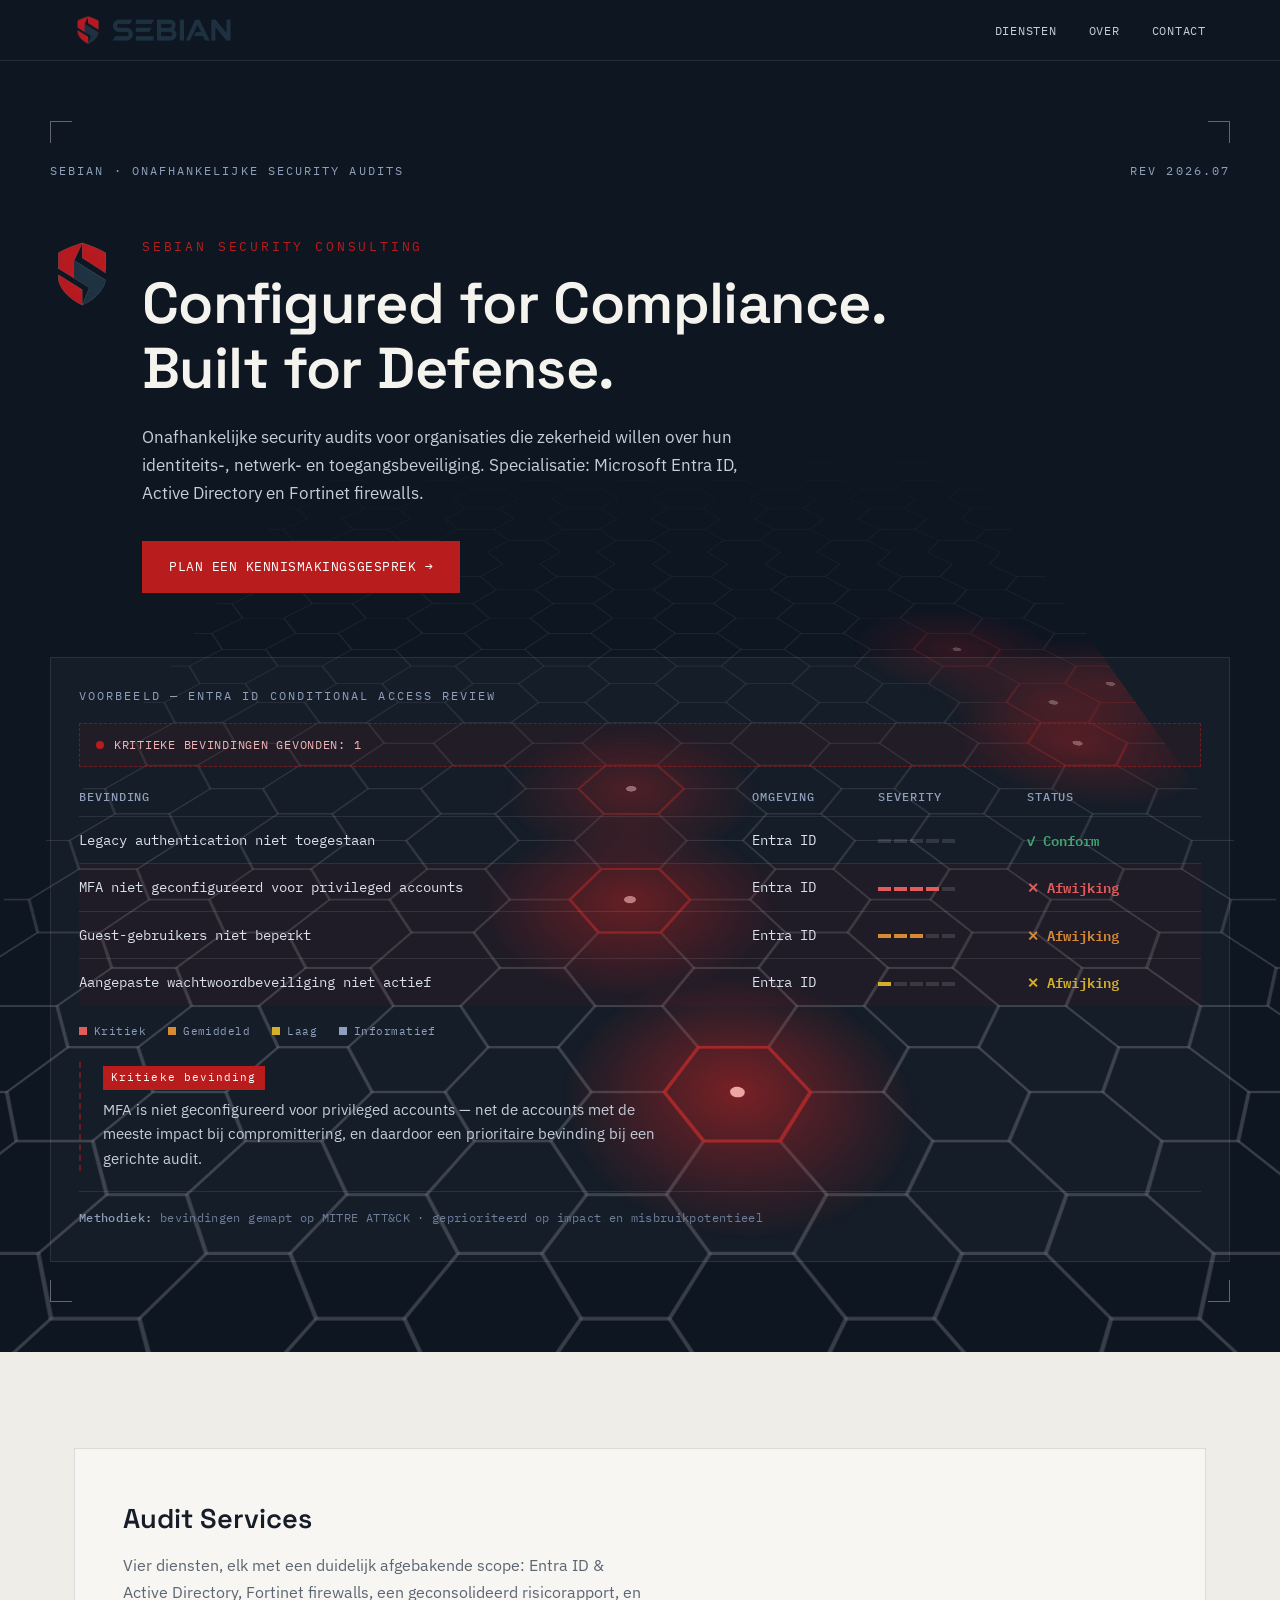
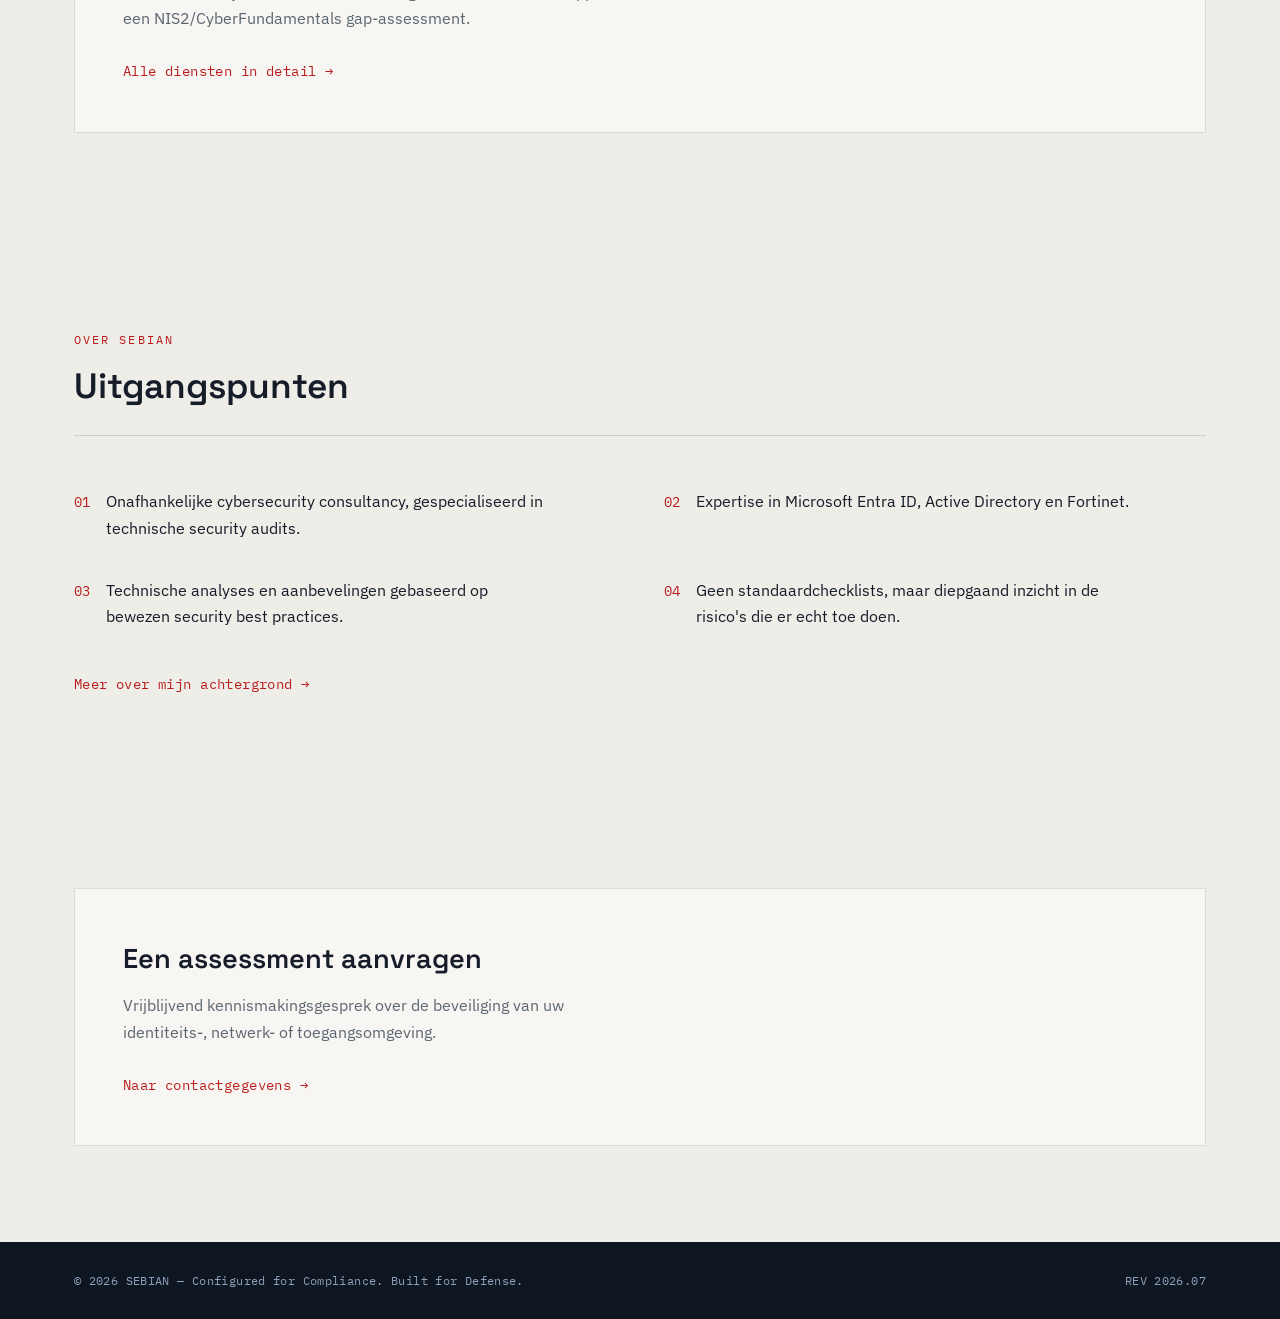
==== commit eef7d6f7: "Refine descriptions in notes section of index.html Updated notes section with refined descriptions f" ====
--- a/index.html
+++ b/index.html
@@ -642,9 +642,9 @@
     </div>
     <div class="notes">
       <div class="note"><span class="note-num">01</span><p>Onafhankelijke cybersecurity consultancy, gespecialiseerd in technische security audits.</p></div>
-      <div class="note"><span class="note-num">02</span><p>Expertise in Microsoft Entra ID, Active Directory en Fortinet — geen generalistisch advies.</p></div>
-      <div class="note"><span class="note-num">03</span><p>Praktische aanbevelingen op basis van bewezen best practices, geen generieke rapporten.</p></div>
-      <div class="note"><span class="note-num">04</span><p>Geen productverkoop, geen vendor lock-in — enkel het audit-resultaat telt.</p></div>
+      <div class="note"><span class="note-num">02</span><p>Expertise in Microsoft Entra ID, Active Directory en Fortinet.</p></div>
+      <div class="note"><span class="note-num">03</span><p>Technische analyses en aanbevelingen gebaseerd op bewezen security best practices.</p></div>
+      <div class="note"><span class="note-num">04</span><p>Geen standaardchecklists, maar diepgaand inzicht in de risico's die er echt toe doen.</p></div>
     </div>
     <p style="margin-top:40px"><a href="over.html" style="font-family:var(--mono);font-size:0.85rem;color:var(--red);text-decoration:none;letter-spacing:0.03em">Meer over mijn achtergrond →</a></p>
   </section>
--- a/styles.css
+++ b/styles.css
@@ -476,11 +476,12 @@
   .page-banner{
     background:var(--navy);
     color:var(--off-white);
-    padding:64px 24px 56px;
+    padding:64px 0 56px;
   }
   .page-banner-inner{
     max-width:1180px;
     margin:0 auto;
+    padding:0 24px;
   }
   .page-banner h1{
     font-family:var(--display);
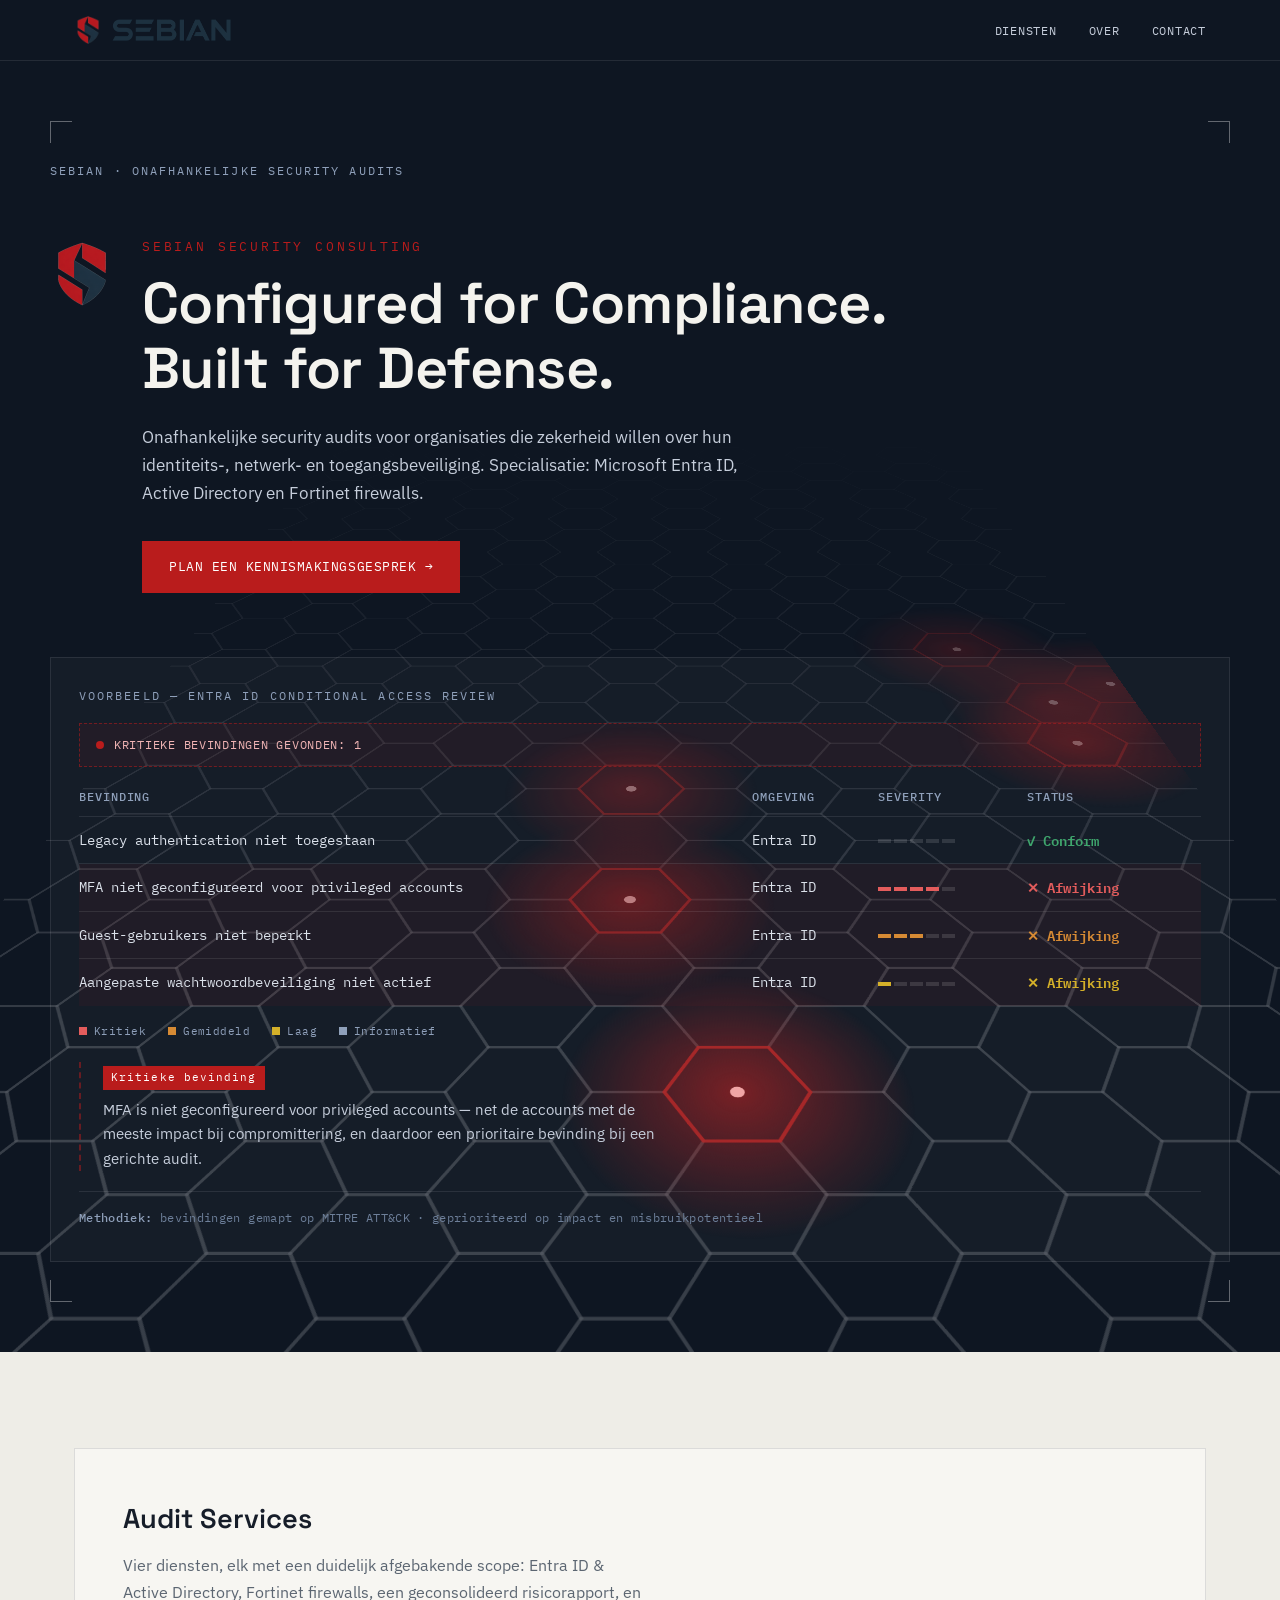
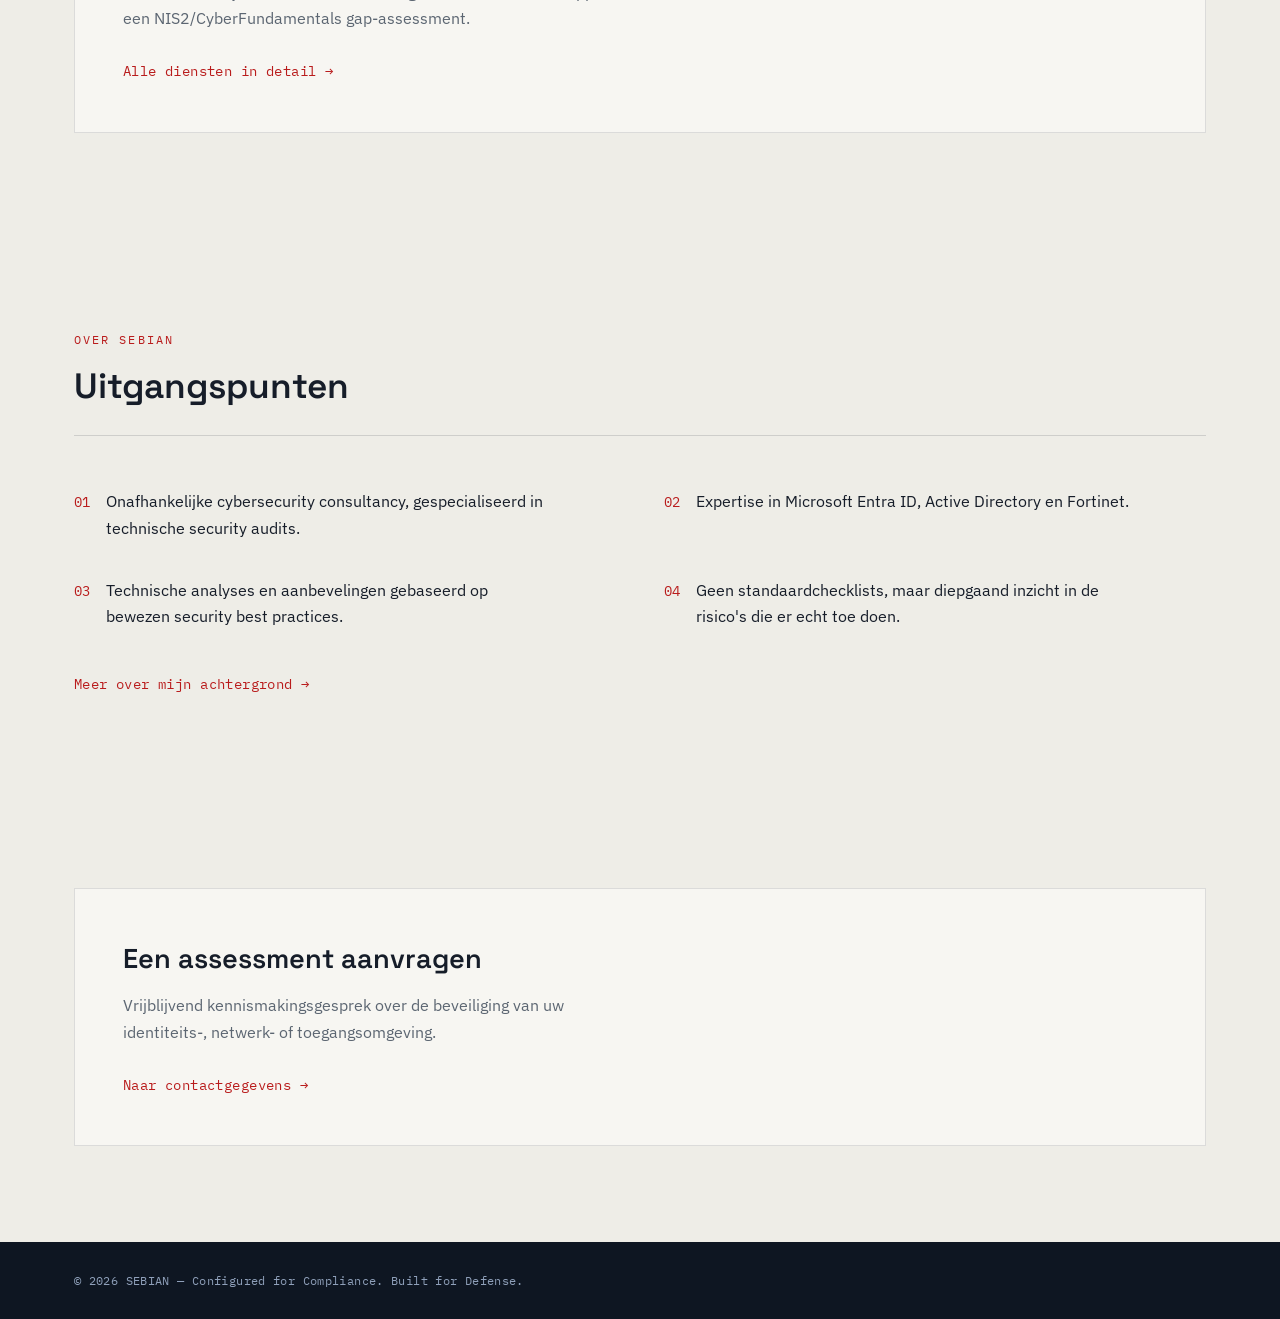
==== commit 72f4a3e1: "Remove revision info from index.html Removed revision information from the hero and footer sections." ====
--- a/index.html
+++ b/index.html
@@ -556,7 +556,6 @@
 
     <div class="hero-meta eyebrow">
       <span>SEBIAN · ONAFHANKELIJKE SECURITY AUDITS</span>
-      <span>REV 2026.07</span>
     </div>
 
     <div class="hero-main">
@@ -661,7 +660,6 @@
 <footer>
   <div class="footer-inner">
     <span>© 2026 SEBIAN — Configured for Compliance. Built for Defense.</span>
-    <span>REV 2026.07</span>
   </div>
 </footer>
 
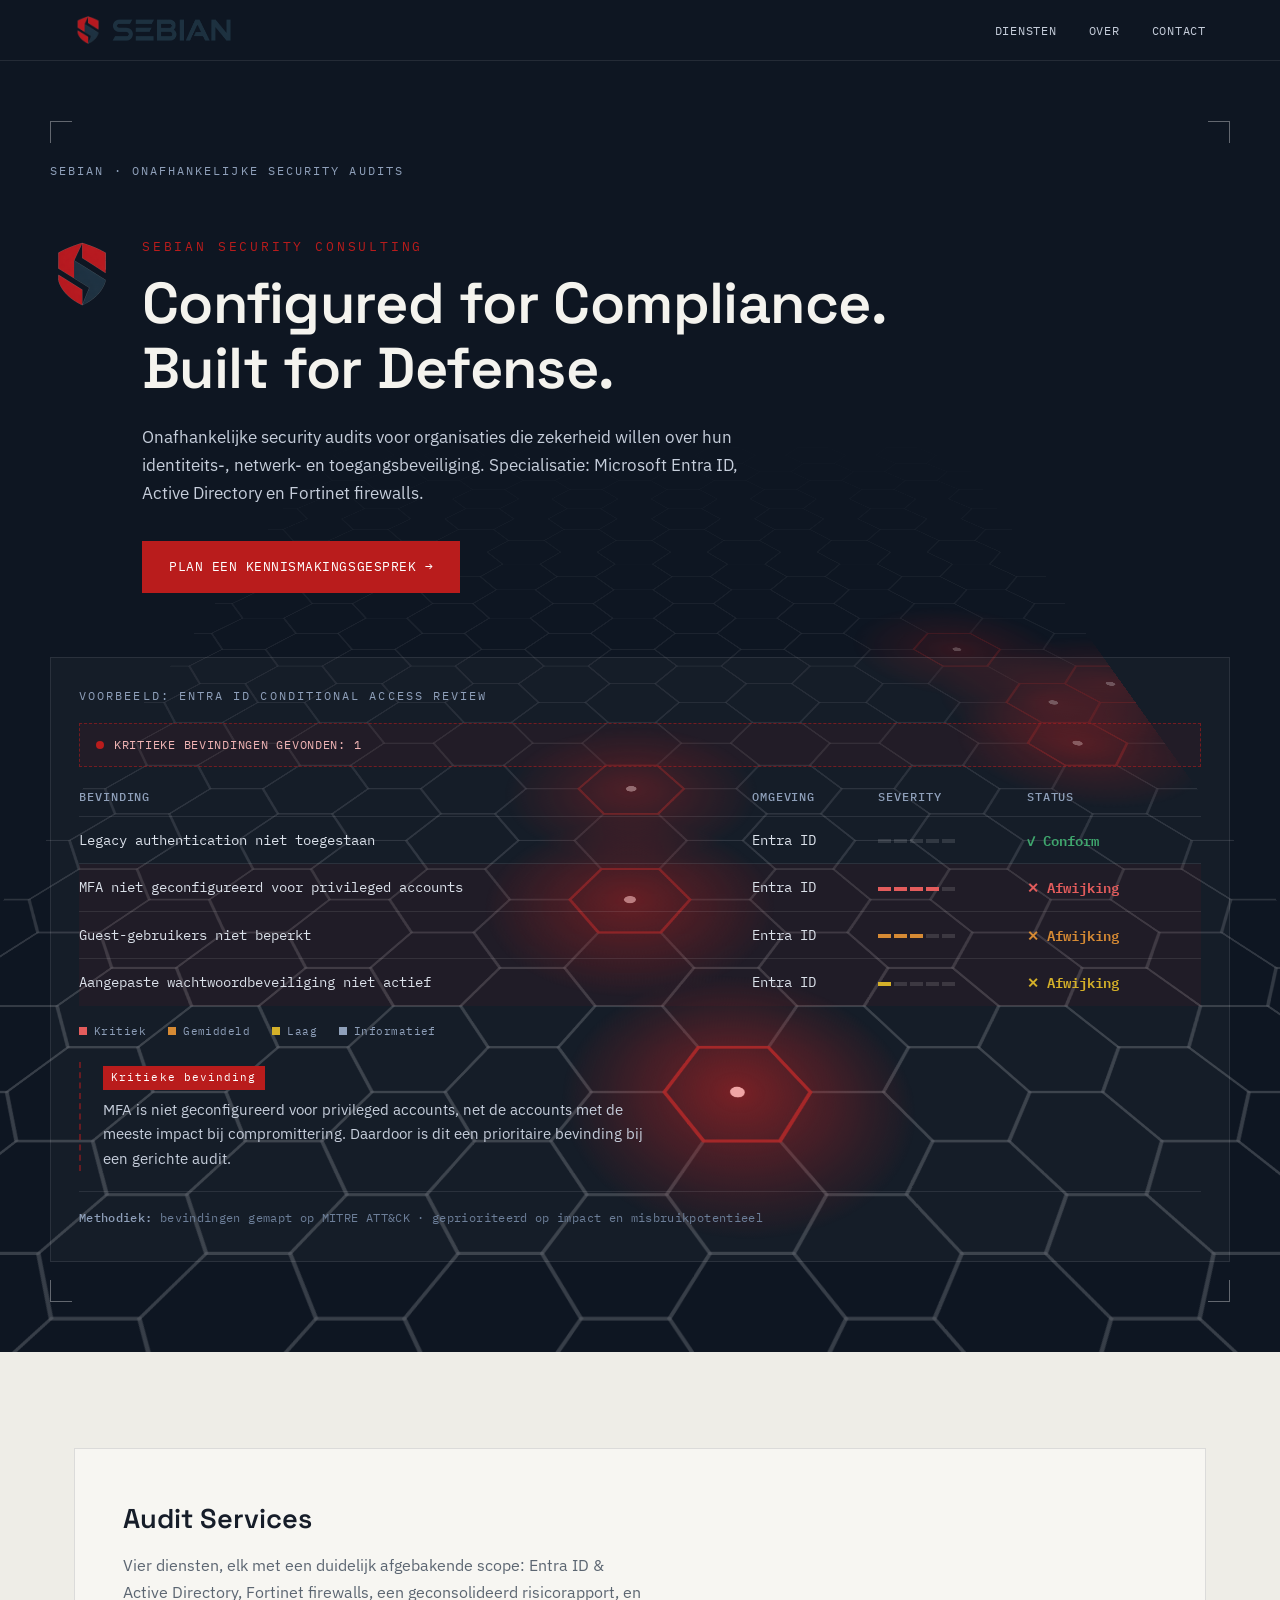
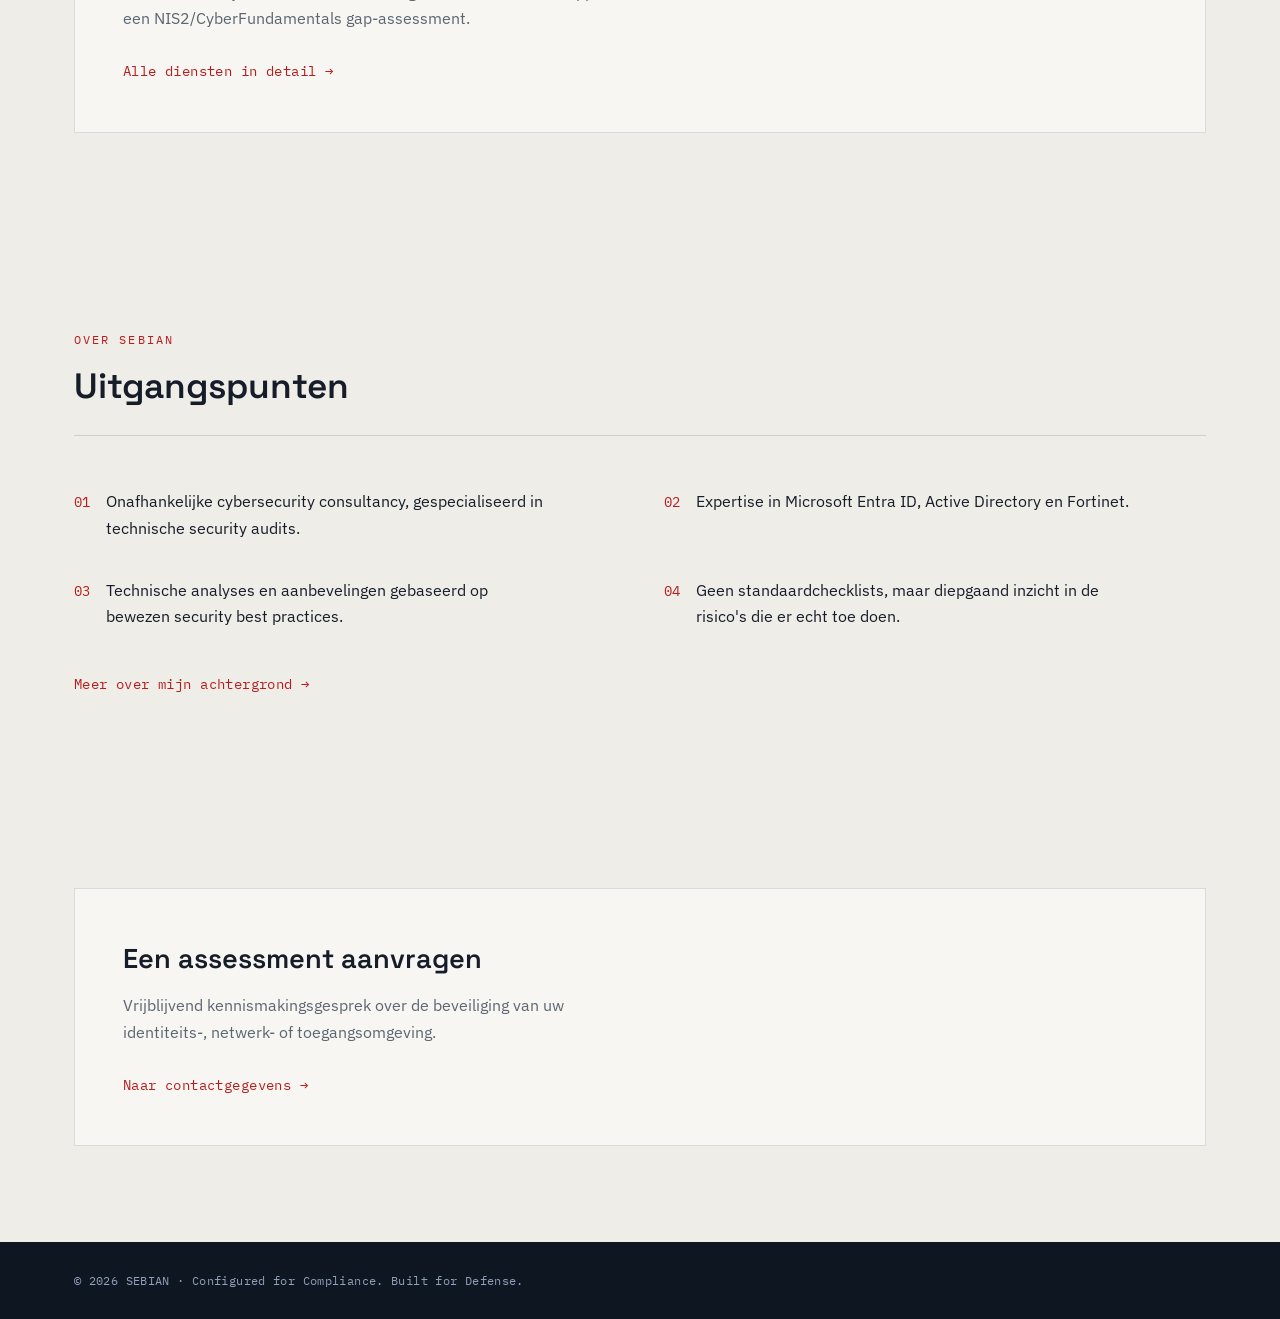
==== commit f40a044c: "Add files via upload" ====
--- a/index.html
+++ b/index.html
@@ -569,7 +569,7 @@
     </div>
 
     <div class="finding">
-      <span class="eyebrow finding-label">Voorbeeld — Entra ID Conditional Access review</span>
+      <span class="eyebrow finding-label">Voorbeeld: Entra ID Conditional Access review</span>
       <div class="critical-callout">
         <span class="dot"></span> Kritieke bevindingen gevonden: 1
       </div>
@@ -614,7 +614,7 @@
       </div>
       <div class="annotation">
         <span class="tag">Kritieke bevinding</span>
-        <p>MFA is niet geconfigureerd voor privileged accounts — net de accounts met de meeste impact bij compromittering, en daardoor een prioritaire bevinding bij een gerichte audit.</p>
+        <p>MFA is niet geconfigureerd voor privileged accounts, net de accounts met de meeste impact bij compromittering. Daardoor is dit een prioritaire bevinding bij een gerichte audit.</p>
       </div>
       <div class="ticker">
         <b>Methodiek:</b> bevindingen gemapt op MITRE ATT&amp;CK · geprioriteerd op impact en misbruikpotentieel
@@ -659,7 +659,7 @@
 
 <footer>
   <div class="footer-inner">
-    <span>© 2026 SEBIAN — Configured for Compliance. Built for Defense.</span>
+    <span>© 2026 SEBIAN · Configured for Compliance. Built for Defense.</span>
   </div>
 </footer>
 
--- a/styles.css
+++ b/styles.css
@@ -197,6 +197,7 @@
   @media (max-width:640px){
     .hero-main{grid-template-columns:1fr}
     .hero-logo{width:48px;height:48px}
+    .crop{display:none}
   }
 
   /* ---------- FINDING PANEL (signature element) ---------- */
@@ -507,3 +508,113 @@
     flex-wrap:wrap;
     gap:10px;
   }
+
+  /* Full-height side-margin pattern — flush against the viewport edge, only where the paper margin is wide enough */
+  main{position:relative}
+  @media (min-width:1650px){
+    main::before,
+    main::after{
+      content:"";
+      position:absolute;
+      top:0;
+      bottom:0;
+      width:calc((100% - 1180px)/2);
+      background-repeat:repeat-y;
+      background-position:top center;
+      background-size:150px 3400px;
+      pointer-events:none;
+      z-index:0;
+    }
+    main::before{
+      left:0;
+      background-image:url('data:image/svg+xml;utf8,<svg xmlns="http://www.w3.org/2000/svg" viewBox="0 0 150 3400" preserveAspectRatio="none"> <g fill="none" stroke="%23161d29" stroke-opacity="0.28" stroke-width="1.6"> <path d="M75,0 L75,110 L75,227 L75,302 L75,413 L75,534 L75,652 L75,735 L75,826 L75,918 L75,1047 L75,1153 L75,1228 L75,1353 L75,1433 L75,1562 L75,1642 L75,1755 L75,1850 L75,1933 L75,2012 L75,2129 L75,2207 L75,2284 L75,2378 L75,2483 L75,2553 L75,2672 L75,2742 L75,2868 L75,2991 L75,3071 L75,3142 L75,3227 L75,3345 L75,3400"/> <path d="M75,110 L107,110"/><path d="M75,227 L32,227"/><path d="M75,302 L33,302"/><path d="M75,413 L107,413"/><path d="M75,652 L110,652"/><path d="M75,826 L103,826"/><path d="M75,918 L27,918"/><path d="M75,1047 L126,1047"/><path d="M75,1153 L49,1153"/><path d="M75,1353 L114,1353"/><path d="M75,1433 L29,1433"/><path d="M75,1562 L31,1562"/><path d="M75,1642 L129,1642"/><path d="M75,1755 L43,1755"/><path d="M75,1850 L21,1850"/><path d="M75,1933 L128,1933"/><path d="M75,2012 L27,2012"/><path d="M75,2129 L111,2129"/><path d="M75,2207 L26,2207"/><path d="M75,2284 L25,2284"/><path d="M75,2378 L116,2378"/><path d="M75,2553 L29,2553"/><path d="M75,2672 L41,2672"/><path d="M75,2868 L34,2868"/><path d="M75,2991 L46,2991"/><path d="M75,3071 L31,3071"/><path d="M75,3142 L128,3142"/><path d="M75,3227 L48,3227"/><path d="M75,3345 L46,3345"/> </g> <circle cx="107" cy="110" r="4" fill="%23b91c1c"/><circle cx="32" cy="227" r="2.5" fill="%23161d29" fill-opacity="0.4"/><circle cx="33" cy="302" r="4" fill="%23b91c1c"/><circle cx="107" cy="413" r="3" fill="%23161d29" fill-opacity="0.4"/><circle cx="110" cy="652" r="4" fill="%23b91c1c"/><circle cx="103" cy="826" r="4" fill="%23b91c1c"/><circle cx="27" cy="918" r="2.5" fill="%23161d29" fill-opacity="0.4"/><circle cx="126" cy="1047" r="3" fill="%23161d29" fill-opacity="0.4"/><circle cx="49" cy="1153" r="3" fill="%23161d29" fill-opacity="0.4"/><circle cx="114" cy="1353" r="3" fill="%23161d29" fill-opacity="0.4"/><circle cx="29" cy="1433" r="4" fill="%23b91c1c"/><circle cx="31" cy="1562" r="2.5" fill="%23161d29" fill-opacity="0.4"/><circle cx="129" cy="1642" r="2.5" fill="%23161d29" fill-opacity="0.4"/><circle cx="43" cy="1755" r="3" fill="%23161d29" fill-opacity="0.4"/><circle cx="21" cy="1850" r="3" fill="%23161d29" fill-opacity="0.4"/><circle cx="128" cy="1933" r="3" fill="%23161d29" fill-opacity="0.4"/><circle cx="27" cy="2012" r="3" fill="%23161d29" fill-opacity="0.4"/><circle cx="111" cy="2129" r="4" fill="%23b91c1c"/><circle cx="26" cy="2207" r="4" fill="%23b91c1c"/><circle cx="25" cy="2284" r="2.5" fill="%23161d29" fill-opacity="0.4"/><circle cx="116" cy="2378" r="4" fill="%23b91c1c"/><circle cx="29" cy="2553" r="3" fill="%23161d29" fill-opacity="0.4"/><circle cx="41" cy="2672" r="3" fill="%23161d29" fill-opacity="0.4"/><circle cx="34" cy="2868" r="3" fill="%23161d29" fill-opacity="0.4"/><circle cx="46" cy="2991" r="4" fill="%23b91c1c"/><circle cx="31" cy="3071" r="4" fill="%23b91c1c"/><circle cx="128" cy="3142" r="3" fill="%23161d29" fill-opacity="0.4"/><circle cx="48" cy="3227" r="2.5" fill="%23161d29" fill-opacity="0.4"/><circle cx="46" cy="3345" r="2.5" fill="%23161d29" fill-opacity="0.4"/> </svg>');
+    }
+    main::after{
+      right:0;
+      background-image:url('data:image/svg+xml;utf8,<svg xmlns="http://www.w3.org/2000/svg" viewBox="0 0 150 3400" preserveAspectRatio="none"> <g fill="none" stroke="%23161d29" stroke-opacity="0.28" stroke-width="1.6"> <path d="M75,0 L75,95 L75,213 L75,343 L75,463 L75,556 L75,680 L75,780 L75,863 L75,971 L75,1101 L75,1181 L75,1311 L75,1391 L75,1470 L75,1573 L75,1659 L75,1788 L75,1864 L75,1943 L75,2069 L75,2155 L75,2225 L75,2320 L75,2424 L75,2548 L75,2659 L75,2742 L75,2860 L75,2986 L75,3106 L75,3232 L75,3345 L75,3400"/> <path d="M75,95 L43,95"/><path d="M75,213 L116,213"/><path d="M75,343 L37,343"/><path d="M75,556 L46,556"/><path d="M75,680 L20,680"/><path d="M75,780 L42,780"/><path d="M75,863 L36,863"/><path d="M75,971 L39,971"/><path d="M75,1181 L119,1181"/><path d="M75,1311 L49,1311"/><path d="M75,1391 L102,1391"/><path d="M75,1470 L38,1470"/><path d="M75,1573 L30,1573"/><path d="M75,1659 L39,1659"/><path d="M75,1788 L31,1788"/><path d="M75,1864 L105,1864"/><path d="M75,2069 L125,2069"/><path d="M75,2155 L105,2155"/><path d="M75,2225 L40,2225"/><path d="M75,2320 L112,2320"/><path d="M75,2424 L21,2424"/><path d="M75,2548 L107,2548"/><path d="M75,2659 L103,2659"/><path d="M75,2742 L38,2742"/><path d="M75,2986 L102,2986"/><path d="M75,3106 L21,3106"/><path d="M75,3232 L41,3232"/><path d="M75,3345 L106,3345"/> </g> <circle cx="43" cy="95" r="4" fill="%23b91c1c"/><circle cx="116" cy="213" r="2.5" fill="%23161d29" fill-opacity="0.4"/><circle cx="37" cy="343" r="2.5" fill="%23161d29" fill-opacity="0.4"/><circle cx="46" cy="556" r="2.5" fill="%23161d29" fill-opacity="0.4"/><circle cx="20" cy="680" r="2.5" fill="%23161d29" fill-opacity="0.4"/><circle cx="42" cy="780" r="3" fill="%23161d29" fill-opacity="0.4"/><circle cx="36" cy="863" r="2.5" fill="%23161d29" fill-opacity="0.4"/><circle cx="39" cy="971" r="4" fill="%23b91c1c"/><circle cx="119" cy="1181" r="2.5" fill="%23161d29" fill-opacity="0.4"/><circle cx="49" cy="1311" r="4" fill="%23b91c1c"/><circle cx="102" cy="1391" r="2.5" fill="%23161d29" fill-opacity="0.4"/><circle cx="38" cy="1470" r="4" fill="%23b91c1c"/><circle cx="30" cy="1573" r="4" fill="%23b91c1c"/><circle cx="39" cy="1659" r="3" fill="%23161d29" fill-opacity="0.4"/><circle cx="31" cy="1788" r="2.5" fill="%23161d29" fill-opacity="0.4"/><circle cx="105" cy="1864" r="3" fill="%23161d29" fill-opacity="0.4"/><circle cx="125" cy="2069" r="4" fill="%23b91c1c"/><circle cx="105" cy="2155" r="3" fill="%23161d29" fill-opacity="0.4"/><circle cx="40" cy="2225" r="4" fill="%23b91c1c"/><circle cx="112" cy="2320" r="3" fill="%23161d29" fill-opacity="0.4"/><circle cx="21" cy="2424" r="4" fill="%23b91c1c"/><circle cx="107" cy="2548" r="4" fill="%23b91c1c"/><circle cx="103" cy="2659" r="3" fill="%23161d29" fill-opacity="0.4"/><circle cx="38" cy="2742" r="4" fill="%23b91c1c"/><circle cx="102" cy="2986" r="3" fill="%23161d29" fill-opacity="0.4"/><circle cx="21" cy="3106" r="3" fill="%23161d29" fill-opacity="0.4"/><circle cx="41" cy="3232" r="4" fill="%23b91c1c"/><circle cx="106" cy="3345" r="4" fill="%23b91c1c"/> </svg>');
+    }
+    main > *{position:relative;z-index:1}
+  }
+
+  /* ---------- SERVICE DETAIL BLOCKS (Diensten page) ---------- */
+  .service-block{
+    padding:44px 0;
+    border-bottom:1px solid rgba(22,29,41,0.12);
+  }
+  .service-block:last-child{border-bottom:none}
+  .service-head{
+    display:flex;
+    align-items:baseline;
+    gap:14px;
+    margin-bottom:22px;
+    flex-wrap:wrap;
+  }
+  .service-code{
+    font-family:var(--mono);
+    color:var(--red);
+    font-size:0.9rem;
+  }
+  .service-title{
+    font-family:var(--display);
+    font-weight:600;
+    font-size:1.35rem;
+  }
+  .service-label{
+    font-family:var(--mono);
+    font-size:0.72rem;
+    letter-spacing:0.1em;
+    text-transform:uppercase;
+    color:var(--red);
+    display:block;
+    margin:22px 0 8px;
+  }
+  .service-label:first-of-type{margin-top:0}
+  .service-block p{color:var(--ink);font-size:0.98rem;max-width:68ch}
+  .service-list{list-style:none;max-width:68ch}
+  .service-list li{
+    position:relative;
+    padding-left:20px;
+    color:var(--ink);
+    font-size:0.98rem;
+    margin-bottom:8px;
+  }
+  .service-list li::before{
+    content:"";
+    position:absolute;
+    left:0;top:0.55em;
+    width:8px;height:2px;
+    background:var(--red);
+  }
+  .service-steps{
+    list-style:none;
+    counter-reset:step;
+    max-width:68ch;
+  }
+  .service-steps li{
+    counter-increment:step;
+    position:relative;
+    padding-left:34px;
+    color:var(--ink);
+    font-size:0.98rem;
+    margin-bottom:12px;
+  }
+  .service-steps li::before{
+    content:counter(step);
+    position:absolute;
+    left:0;top:0;
+    font-family:var(--mono);
+    font-size:0.78rem;
+    color:var(--red);
+    border:1px solid var(--red);
+    width:20px;height:20px;
+    border-radius:50%;
+    display:flex;
+    align-items:center;
+    justify-content:center;
+  }
+  .service-why{
+    border-left:2px solid var(--red);
+    padding-left:16px;
+    margin-top:22px;
+  }
+  .service-why p{color:var(--ink-muted)}
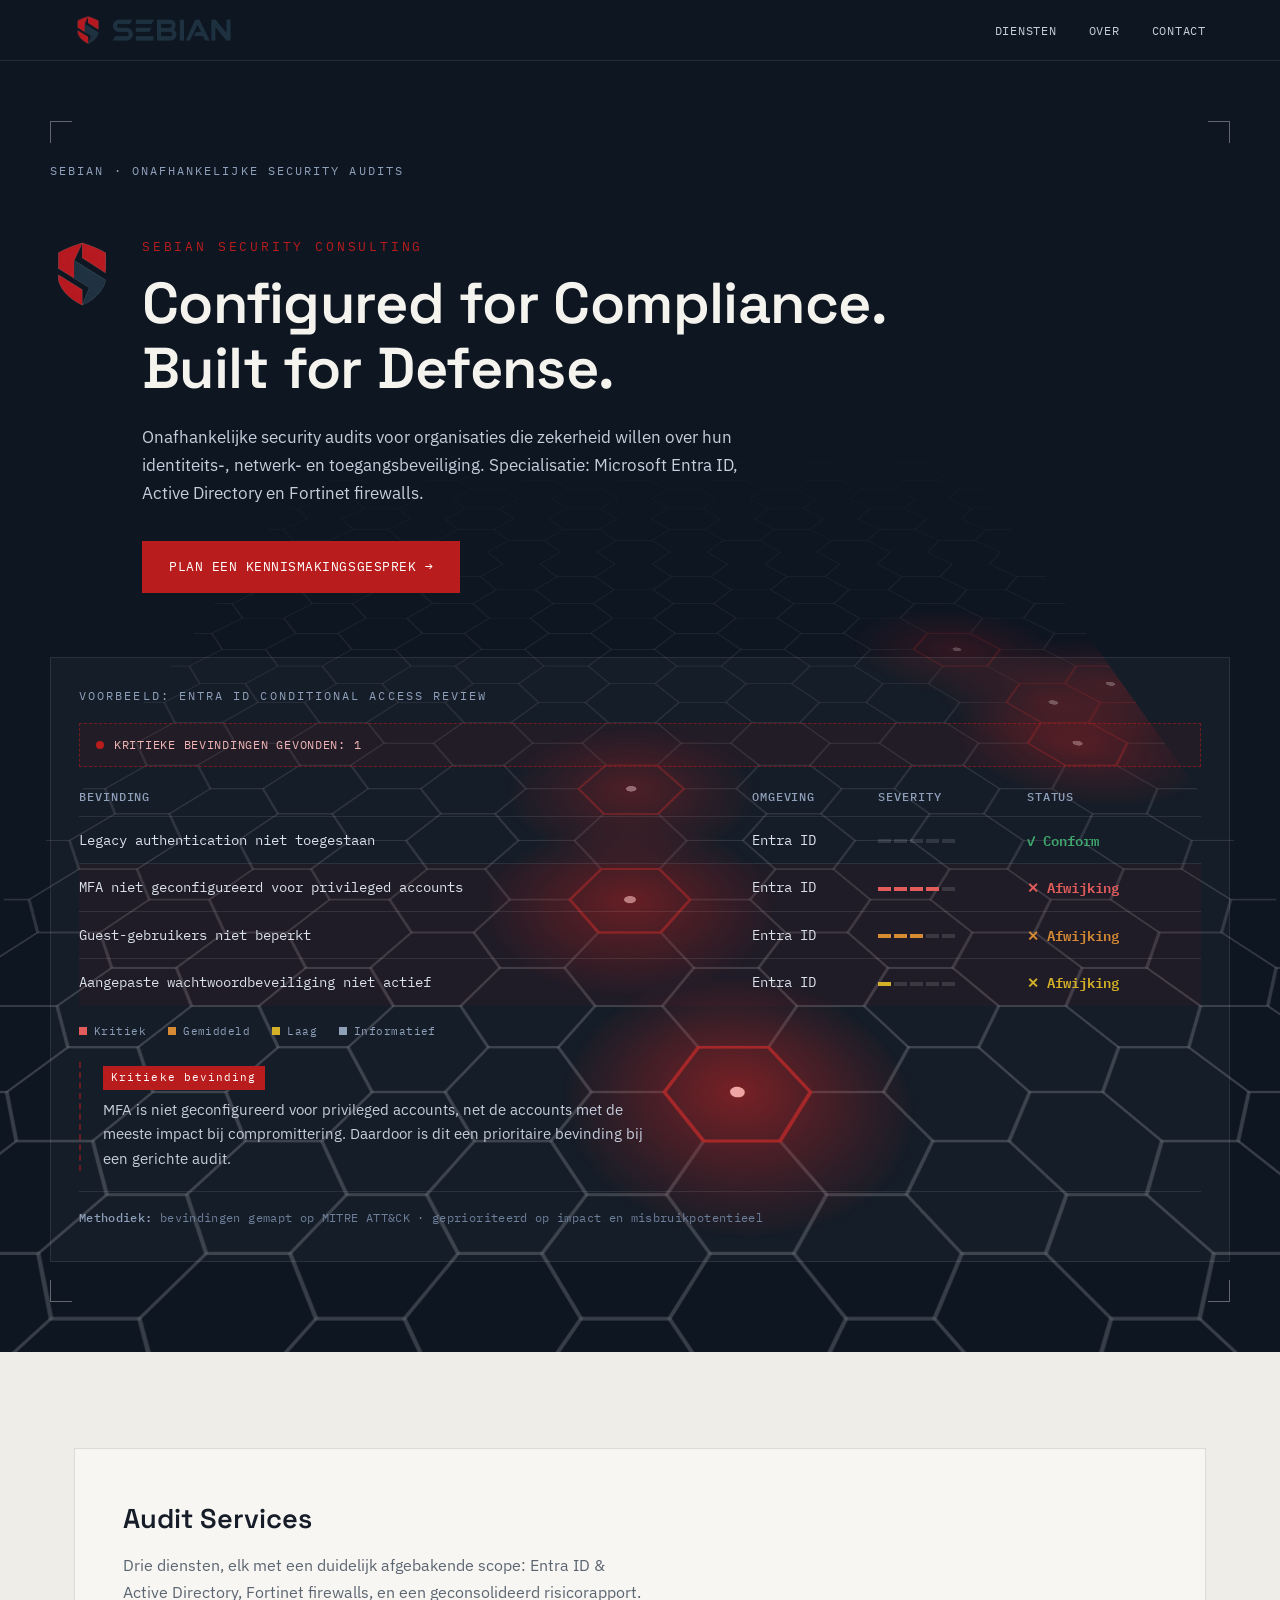
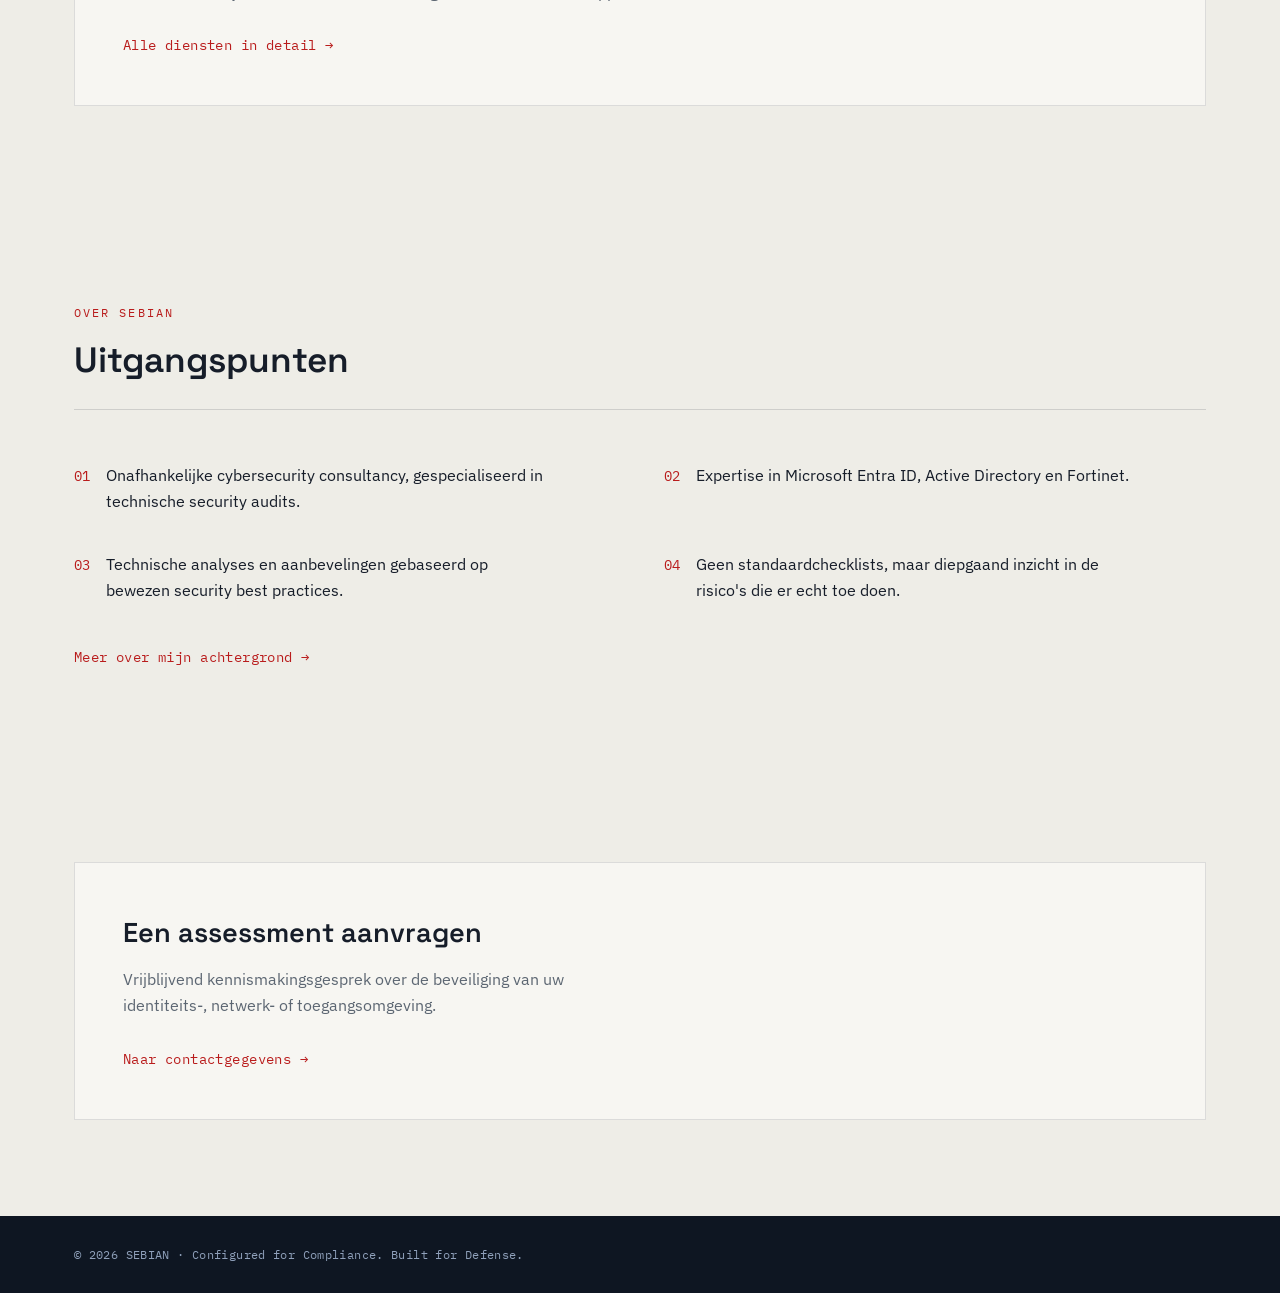
==== commit 3b53b591: "Add files via upload" ====
--- a/index.html
+++ b/index.html
@@ -627,7 +627,7 @@
   <section class="section" id="diensten">
     <div class="contact-wrap">
       <h2>Audit Services</h2>
-      <p>Vier diensten, elk met een duidelijk afgebakende scope: Entra ID &amp; Active Directory, Fortinet firewalls, een geconsolideerd risicorapport, en een NIS2/CyberFundamentals gap-assessment.</p>
+      <p>Drie diensten, elk met een duidelijk afgebakende scope: Entra ID &amp; Active Directory, Fortinet firewalls, en een geconsolideerd risicorapport.</p>
       <p style="margin-top:26px"><a href="diensten.html" style="font-family:var(--mono);font-size:0.85rem;color:var(--red);text-decoration:none;letter-spacing:0.03em">Alle diensten in detail →</a></p>
     </div>
   </section>
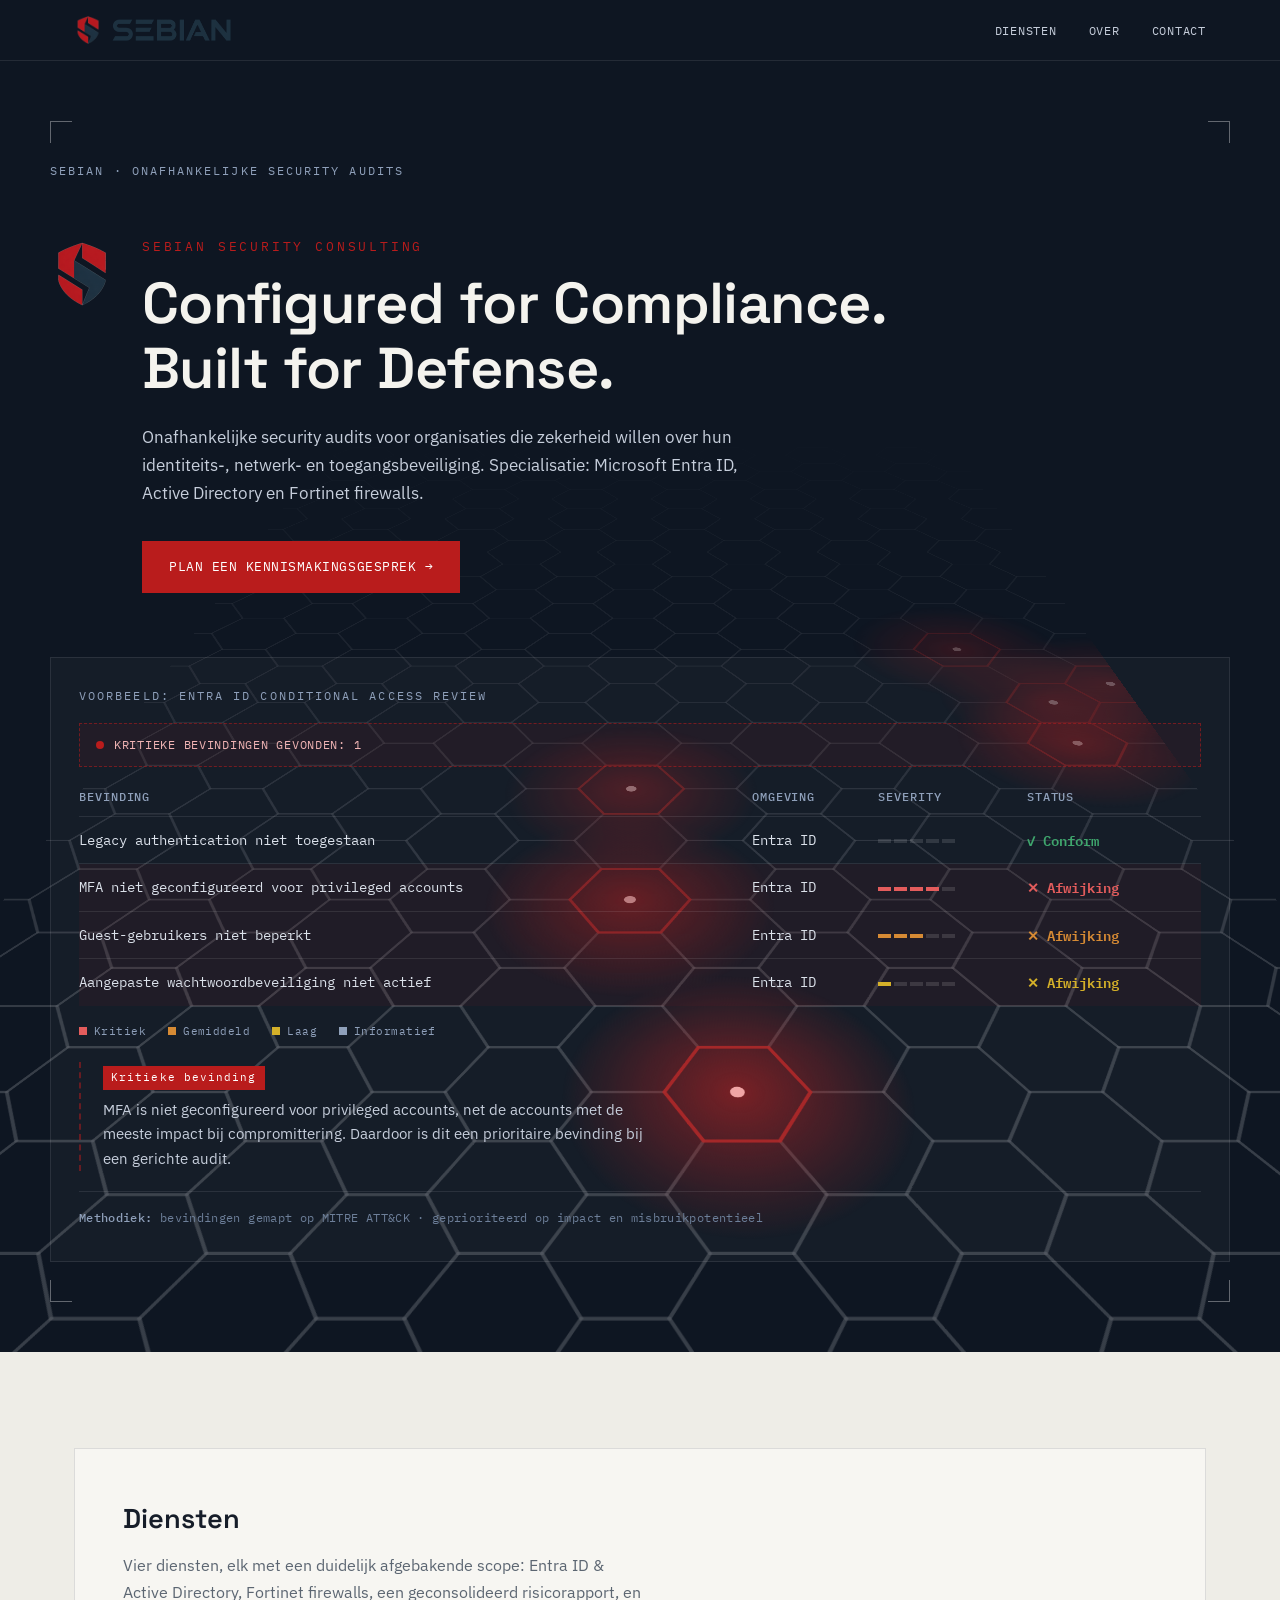
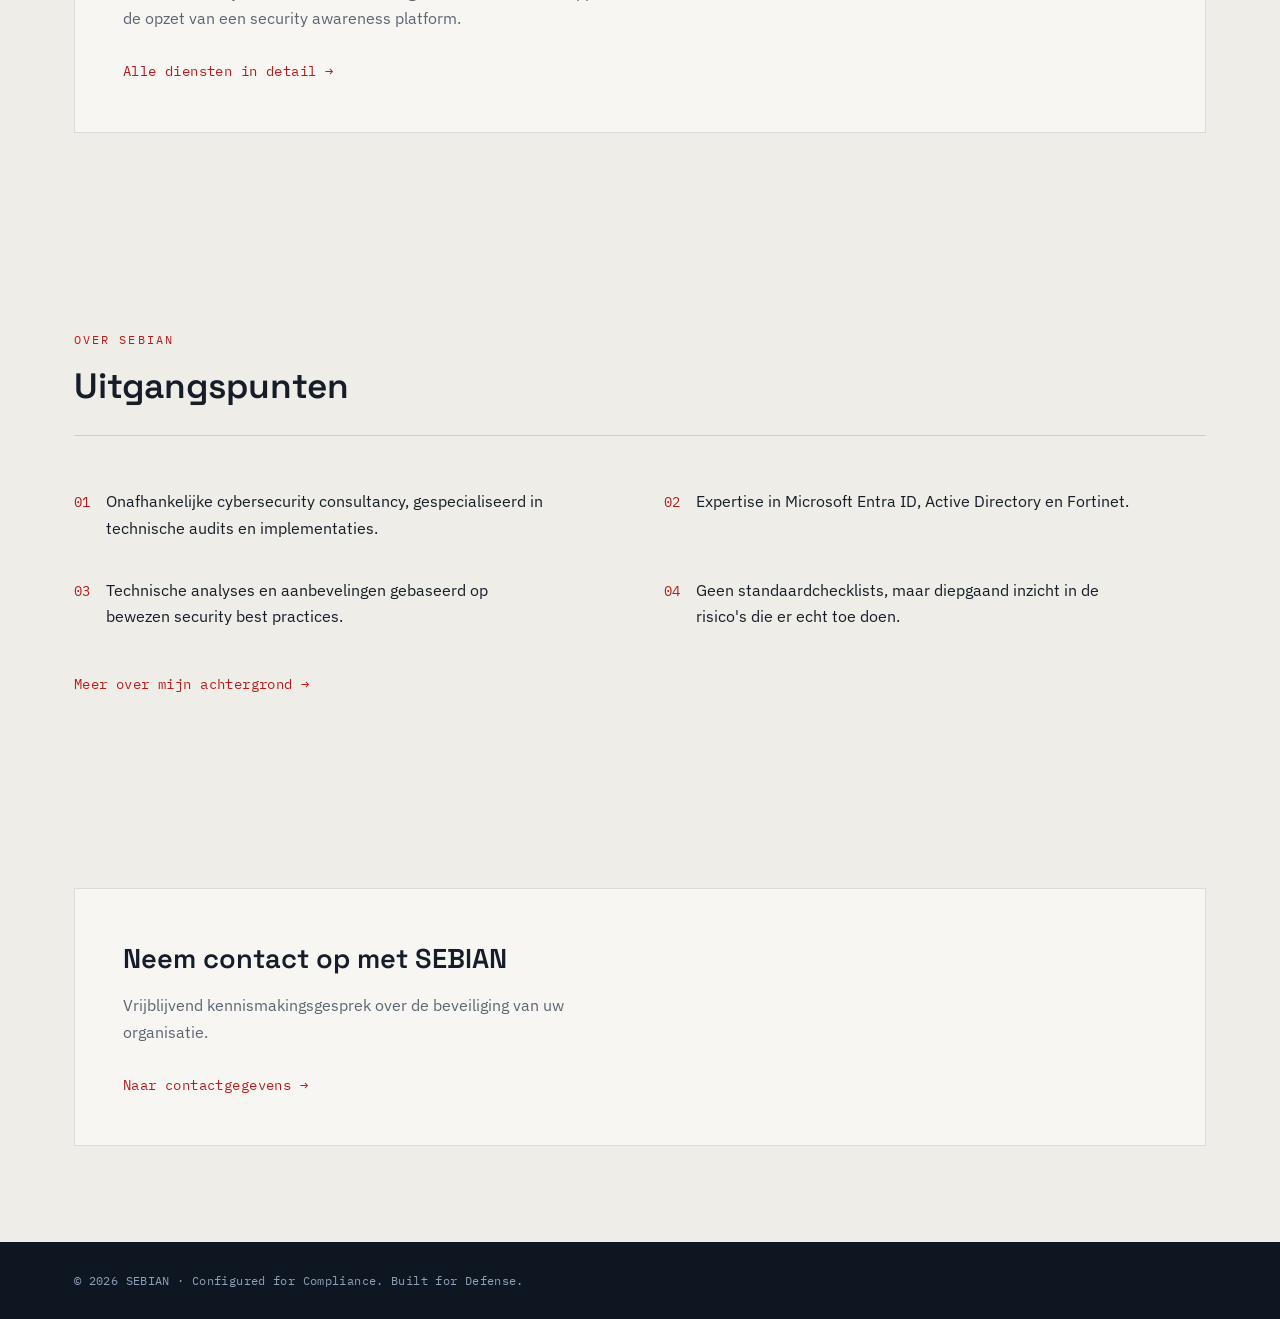
==== commit 2bd1f287: "Add files via upload" ====
--- a/index.html
+++ b/index.html
@@ -626,8 +626,8 @@
 <main>
   <section class="section" id="diensten">
     <div class="contact-wrap">
-      <h2>Audit Services</h2>
-      <p>Drie diensten, elk met een duidelijk afgebakende scope: Entra ID &amp; Active Directory, Fortinet firewalls, en een geconsolideerd risicorapport.</p>
+      <h2>Diensten</h2>
+      <p>Vier diensten, elk met een duidelijk afgebakende scope: Entra ID &amp; Active Directory, Fortinet firewalls, een geconsolideerd risicorapport, en de opzet van een security awareness platform.</p>
       <p style="margin-top:26px"><a href="diensten.html" style="font-family:var(--mono);font-size:0.85rem;color:var(--red);text-decoration:none;letter-spacing:0.03em">Alle diensten in detail →</a></p>
     </div>
   </section>
@@ -640,7 +640,7 @@
       </div>
     </div>
     <div class="notes">
-      <div class="note"><span class="note-num">01</span><p>Onafhankelijke cybersecurity consultancy, gespecialiseerd in technische security audits.</p></div>
+      <div class="note"><span class="note-num">01</span><p>Onafhankelijke cybersecurity consultancy, gespecialiseerd in technische audits en implementaties.</p></div>
       <div class="note"><span class="note-num">02</span><p>Expertise in Microsoft Entra ID, Active Directory en Fortinet.</p></div>
       <div class="note"><span class="note-num">03</span><p>Technische analyses en aanbevelingen gebaseerd op bewezen security best practices.</p></div>
       <div class="note"><span class="note-num">04</span><p>Geen standaardchecklists, maar diepgaand inzicht in de risico's die er echt toe doen.</p></div>
@@ -650,8 +650,8 @@
 
   <section class="section" id="contact">
     <div class="contact-wrap">
-      <h2>Een assessment aanvragen</h2>
-      <p>Vrijblijvend kennismakingsgesprek over de beveiliging van uw identiteits-, netwerk- of toegangsomgeving.</p>
+      <h2>Neem contact op met SEBIAN</h2>
+      <p>Vrijblijvend kennismakingsgesprek over de beveiliging van uw organisatie.</p>
       <p style="margin-top:26px"><a href="contact.html" style="font-family:var(--mono);font-size:0.85rem;color:var(--red);text-decoration:none;letter-spacing:0.03em">Naar contactgegevens →</a></p>
     </div>
   </section>
